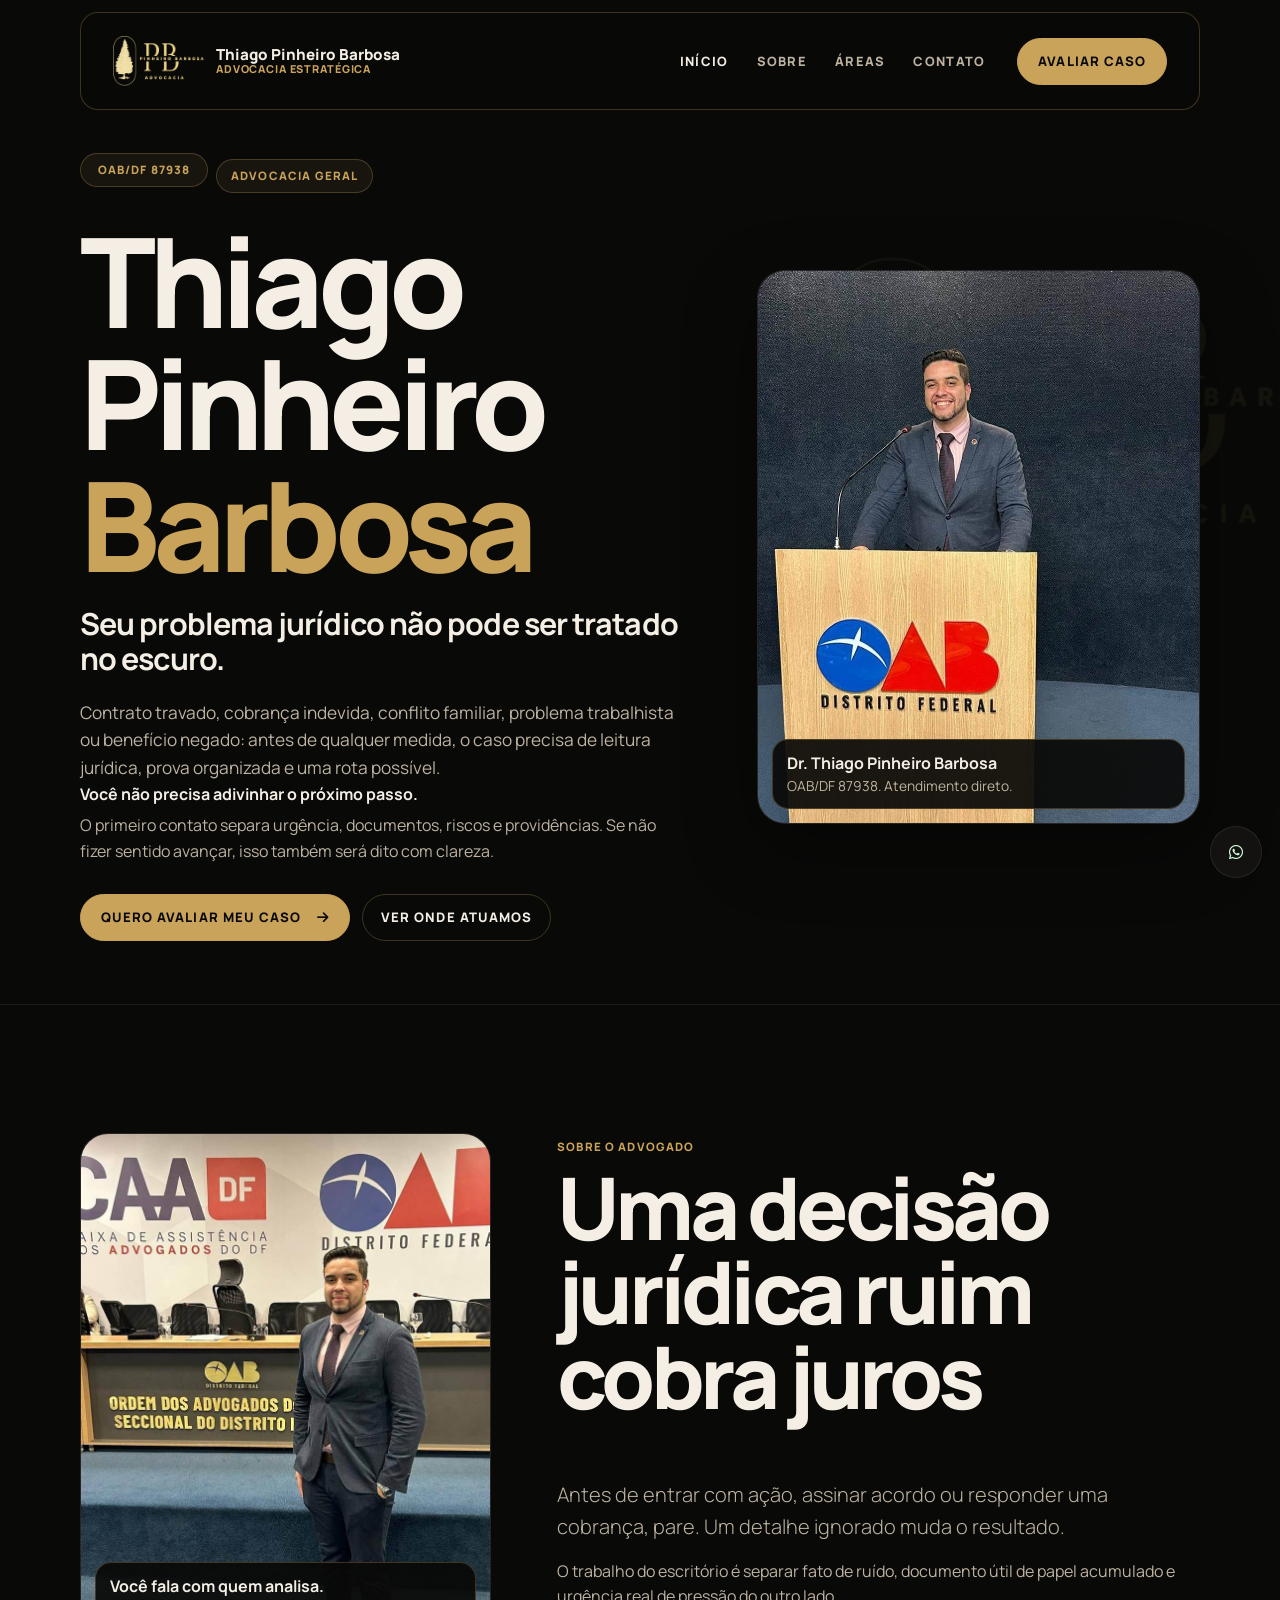
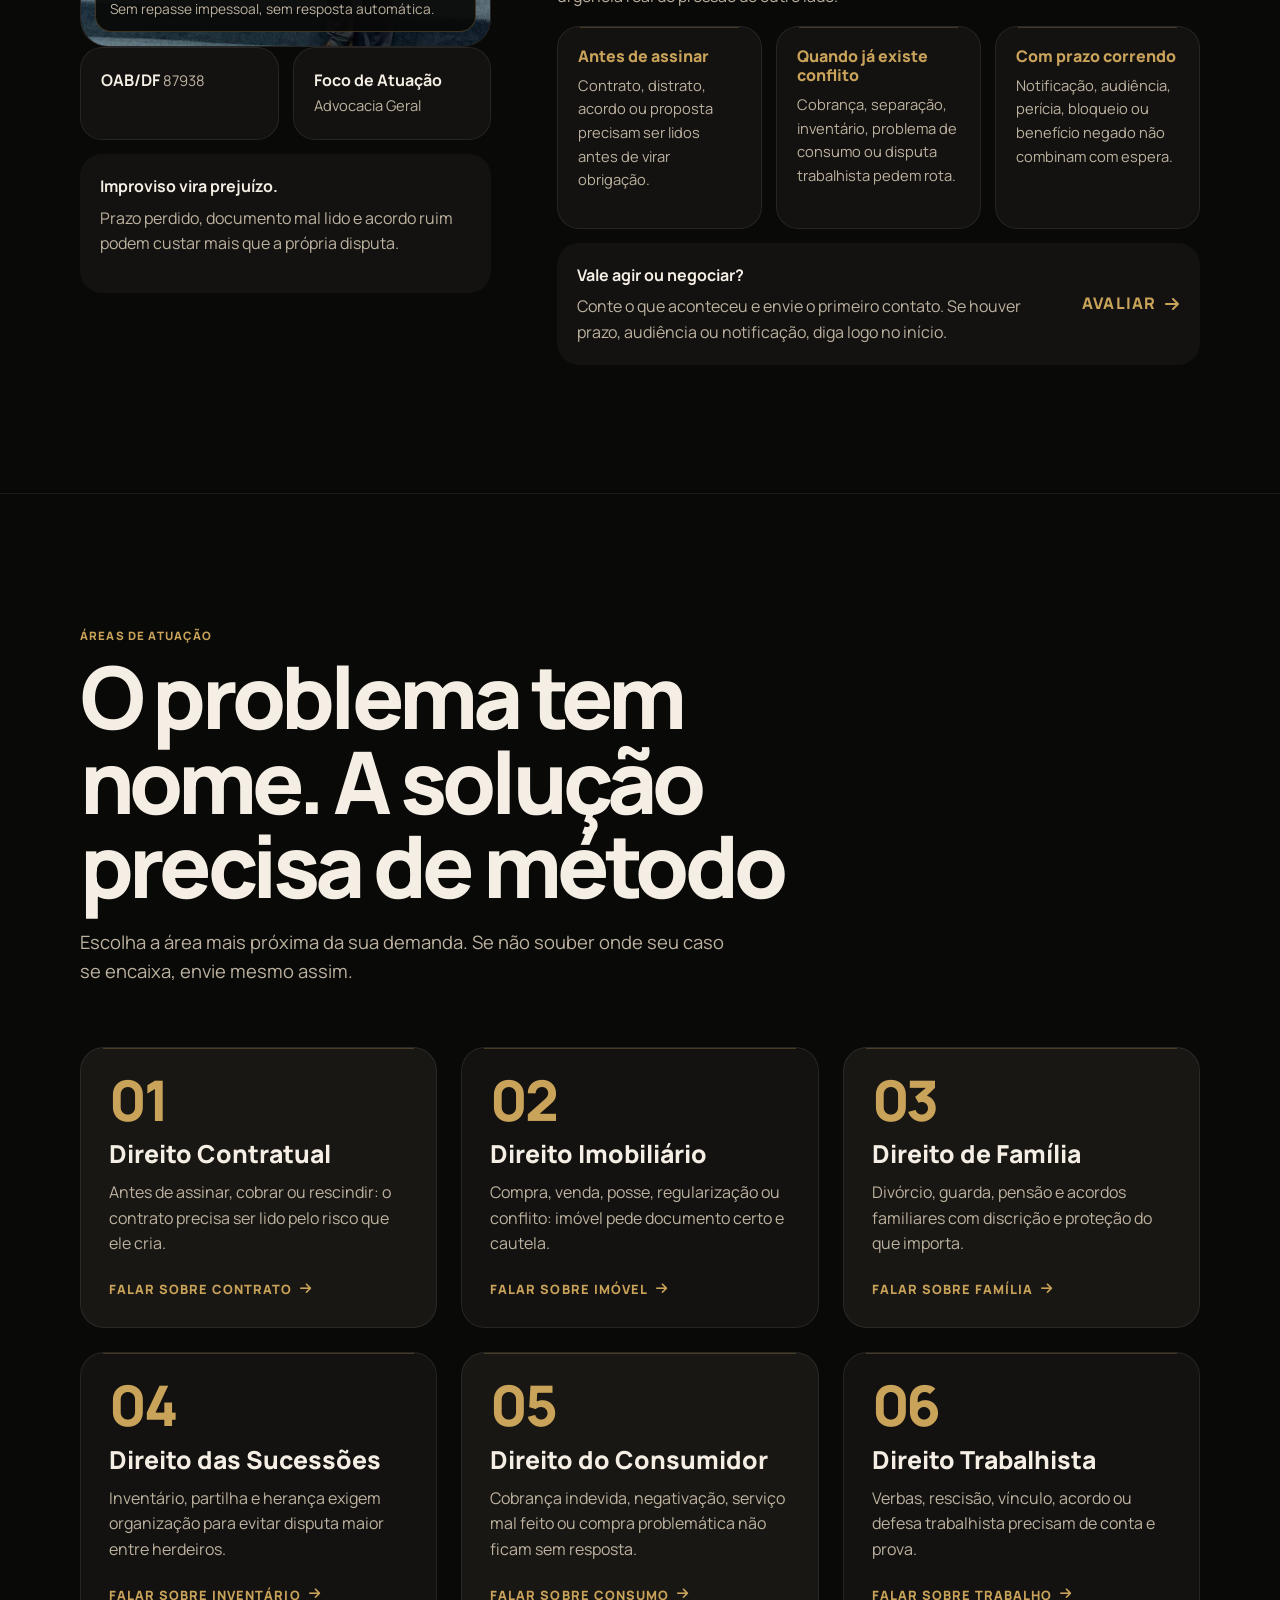
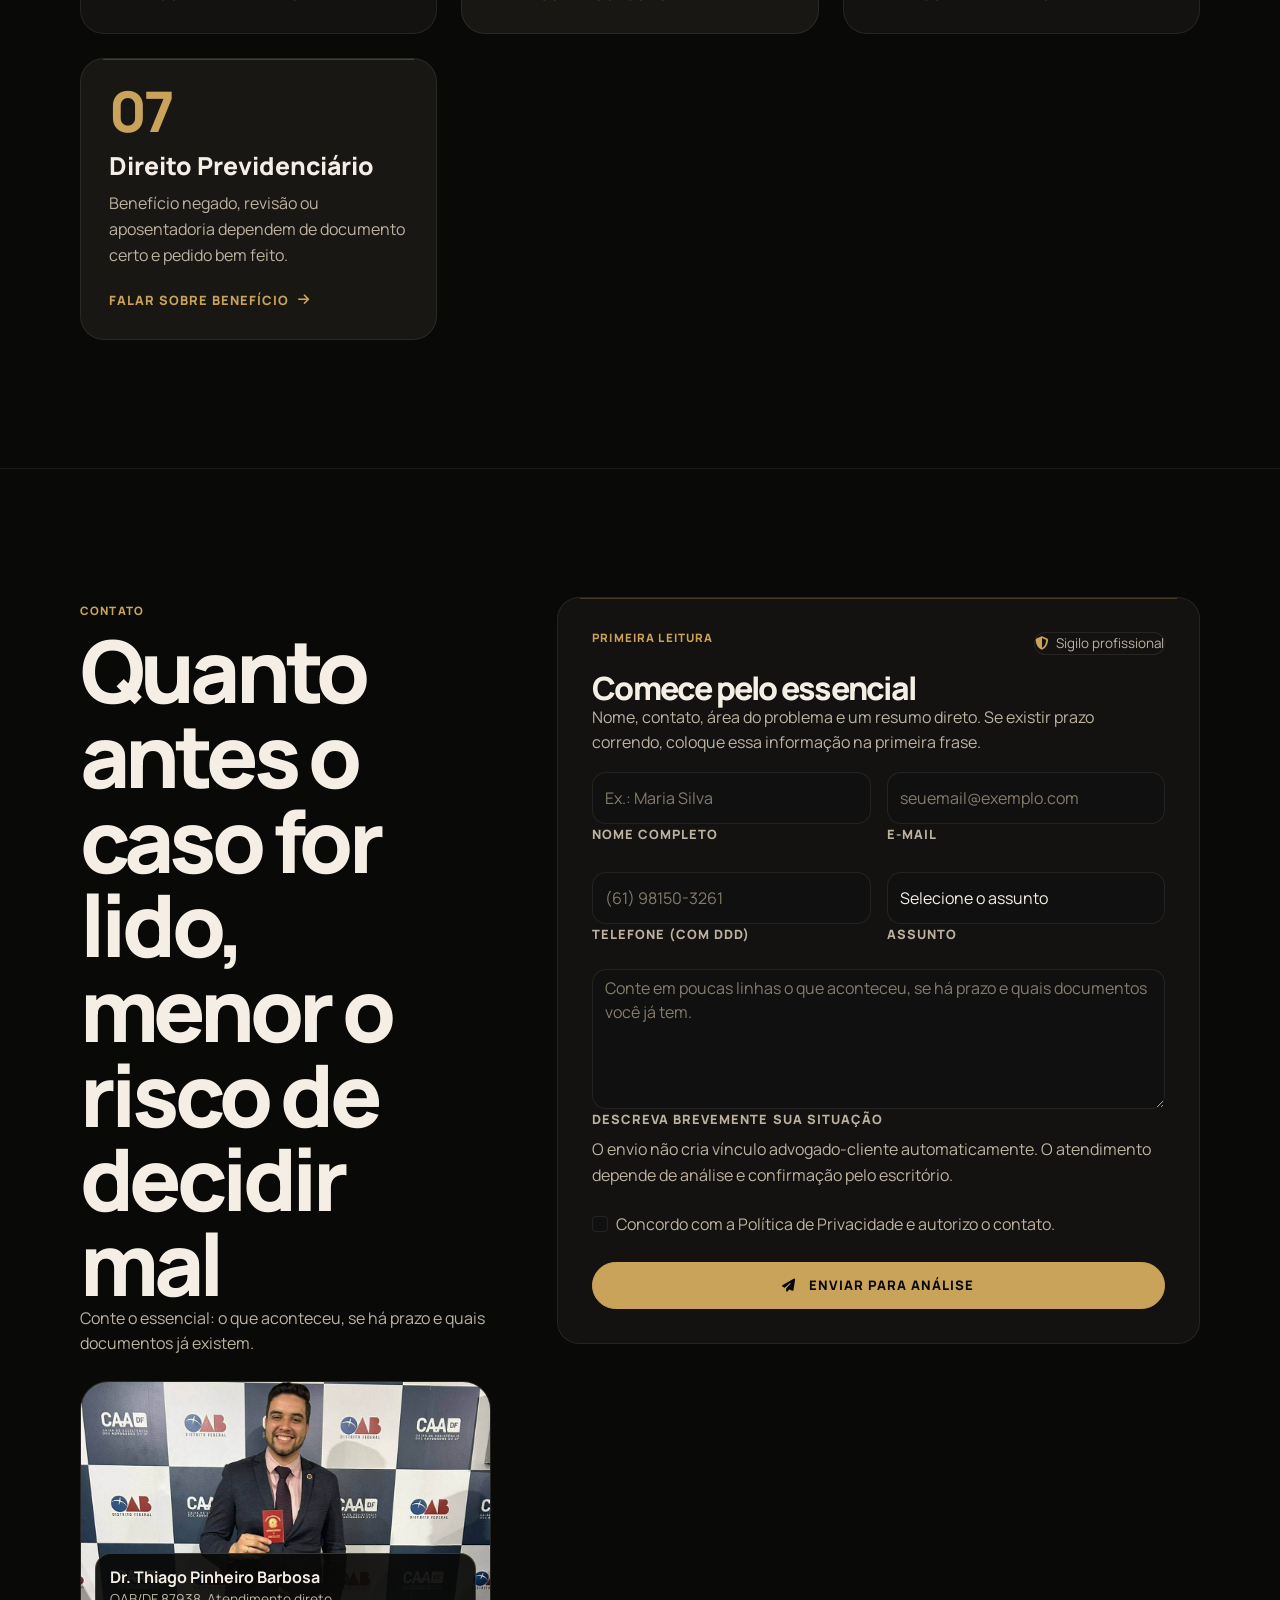
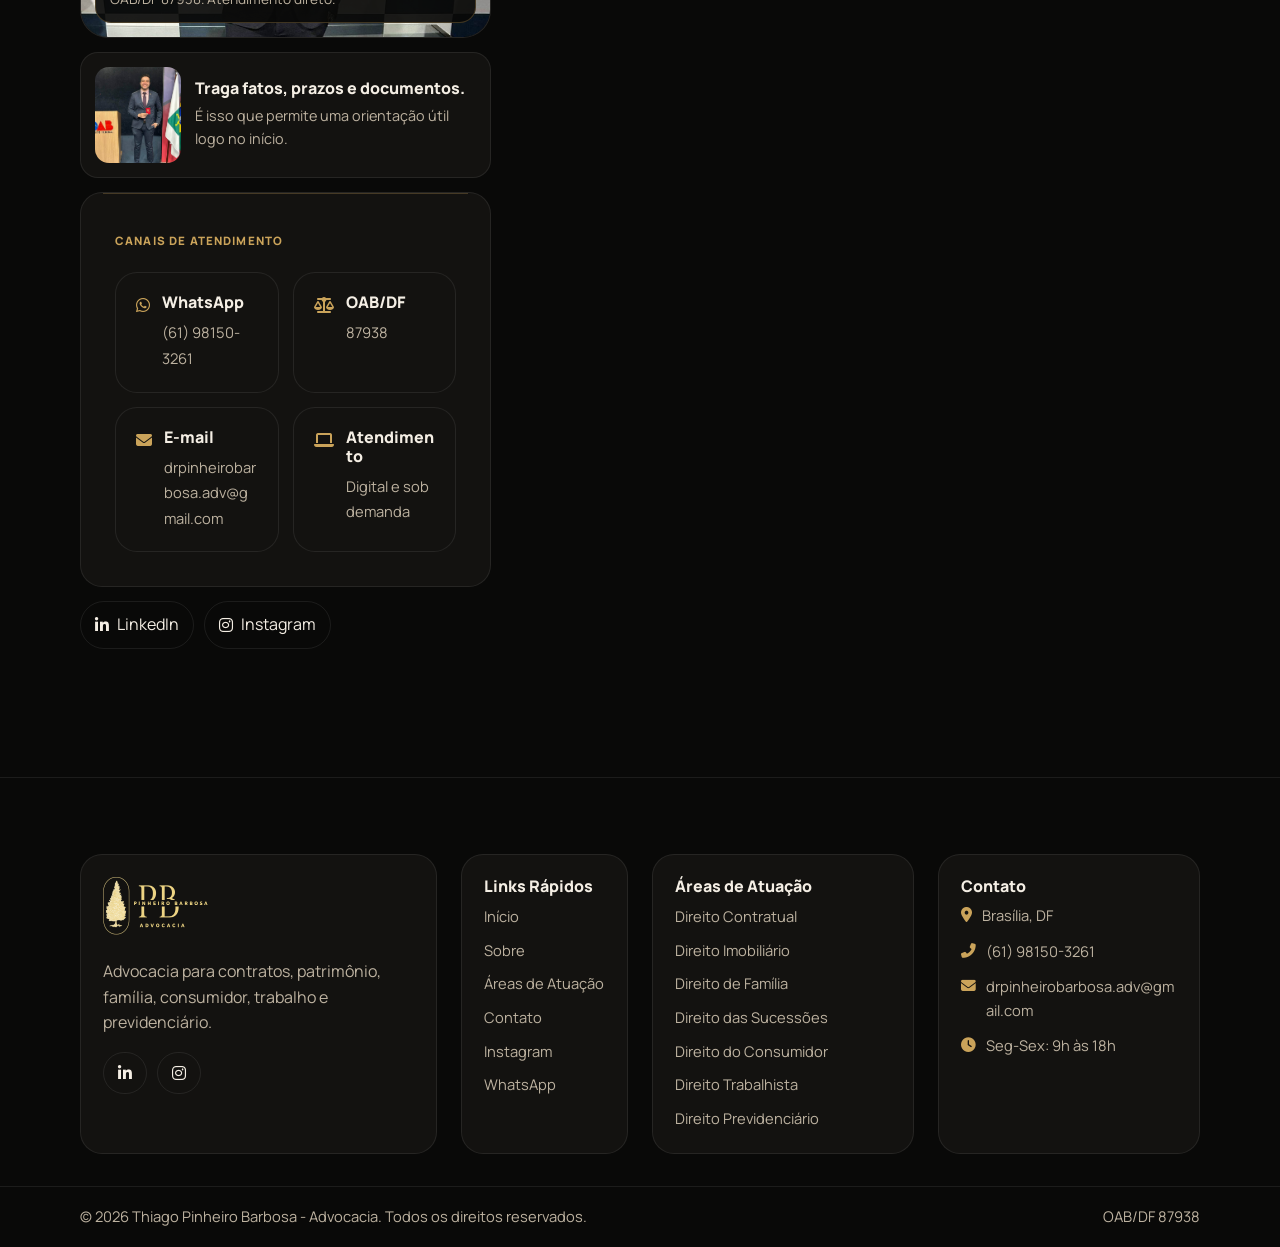
==== index.html @ 63b0f181 "Refine site content and support pages" ====
﻿<!DOCTYPE html>
<html lang="pt-br">
<head>
    <meta charset="UTF-8">
    <meta name="viewport" content="width=device-width, initial-scale=1.0">
    <meta name="description" content="Thiago Pinheiro Barbosa - Advogado em Brasília. Atuação em contratos, família, imóveis, sucessões, consumidor, trabalho e previdenciário.">
    <meta name="keywords" content="advogado, advocacia geral, advocacia estratégica, contratos, família, imobiliário, sucessões, consumidor, direito trabalhista, direito previdenciário">
    <meta name="author" content="Pinheiro Barbosa Advocacia">
    <meta name="robots" content="index, follow">
    <meta property="og:type" content="website">
    <meta property="og:title" content="Pinheiro Barbosa Advocacia | Advocacia Geral Estratégica">
    <meta property="og:description" content="Advocacia em Brasília para contratos, patrimônio, família, trabalho, consumidor e benefícios.">
    <meta property="og:image" content="assets/images/Thiago.jpg">
    <meta name="twitter:card" content="summary_large_image">
    <meta name="twitter:title" content="Pinheiro Barbosa Advocacia">
    <meta name="twitter:description" content="Advocacia geral com atendimento direto, sigilo e clareza.">
    
    <link rel="icon" type="image/png" href="assets/images/icon.png">
    
    <title>Dr. Thiago Pinheiro Barbosa | Pinheiro Barbosa Advocacia</title>
    
    <link href="https://cdn.jsdelivr.net/npm/bootstrap@5.3.0/dist/css/bootstrap.min.css" rel="stylesheet">
    
    <link href="https://fonts.googleapis.com/css2?family=Manrope:wght@300;400;500;600;700;800&display=swap" rel="stylesheet">
    
    <link rel="stylesheet" href="https://cdnjs.cloudflare.com/ajax/libs/font-awesome/6.4.0/css/all.min.css">
    
    <link rel="stylesheet" href="assets/css/styles.css">
</head>
<body>
    
    <a href="https://api.whatsapp.com/send?phone=5561981503261&text=Olá! Gostaria de agendar uma consulta com o Dr. Thiago Pinheiro Barbosa."
    id="btn-whatsapp-final"
    class="whatsapp-float"
    target="_blank" 
    rel="noopener noreferrer">
        <i class="fab fa-whatsapp"></i>
    </a>
    
    <button class="back-to-top" id="backToTop" aria-label="Voltar ao topo">
        <i class="fas fa-chevron-up"></i>
    </button>
<nav class="navbar navbar-expand-lg navbar-light fixed-top" id="mainNav">
        <div class="container nav-shell">
            <a class="navbar-brand brand-lockup" href="#home">
                <img src="assets/images/logo-png.png" alt="Thiago Pinheiro Barbosa Advocacia" style="height: 60px; width: auto;">
                <div class="brand-meta">
                    <strong>Thiago Pinheiro Barbosa</strong>
                    <span>Advocacia Estratégica</span>
                </div>
            </a>
            <button class="navbar-toggler" type="button" data-bs-toggle="collapse" data-bs-target="#navbarNav" aria-controls="navbarNav" aria-expanded="false" aria-label="Toggle navigation">
                <span class="navbar-toggler-icon"></span>
            </button>
            <div class="collapse navbar-collapse" id="navbarNav">
                <ul class="navbar-nav ms-auto align-items-center">
                    <li class="nav-item"><a class="nav-link active" href="#home">Início</a></li>
                    <li class="nav-item"><a class="nav-link" href="#about">Sobre</a></li>
                    <li class="nav-item"><a class="nav-link" href="#practice">Áreas</a></li>
                    <li class="nav-item"><a class="nav-link" href="#contact">Contato</a></li>
                    <li class="nav-item ms-lg-3">
                        <a class="btn-gold nav-cta" href="#contact">Avaliar Caso</a>
                    </li>
                </ul>
            </div>
        </div>
    </nav>

    <!-- Hero Section -->
    <section class="hero-section" id="home">
        <div class="hero-bg-pattern"></div>
        <div class="container">
            <div class="hero-shell-extreme min-vh-100 align-items-center">
                <div class="hero-command-side" data-aos="fade-up">
                    <div class="hero-command-topline">
                        <span class="hero-badge">OAB/DF&nbsp;87938</span>
                        <span class="hero-kicker-line">Advocacia Geral</span>
                    </div>

                    <div class="hero-title-stack">
                        <h1 class="hero-title">Thiago Pinheiro <span class="text-gold">Barbosa</span></h1>
                        <h2 class="hero-subtitle">Seu problema jurídico não pode ser tratado no escuro.</h2>
                    </div>

                    <p class="hero-description">Contrato travado, cobrança indevida, conflito familiar, problema trabalhista ou benefício negado: antes de qualquer medida, o caso precisa de leitura jurídica, prova organizada e uma rota possível.</p>

                    <div class="hero-statement-block">
                        <strong>Você não precisa adivinhar o próximo passo.</strong>
                        <span>O primeiro contato separa urgência, documentos, riscos e providências. Se não fizer sentido avançar, isso também será dito com clareza.</span>
                    </div>

                    <div class="hero-buttons">
                        <a href="#contact" class="btn-gold">
                            <span>Quero Avaliar Meu Caso</span>
                            <i class="fas fa-arrow-right ms-2"></i>
                        </a>
                        <a href="#practice" class="btn-outline-light hero-outline-premium">
                            <span>Ver Onde Atuamos</span>
                        </a>
                    </div>

                </div>

                <div class="hero-showcase" data-aos="fade-left" data-aos-delay="200">
                    <div class="hero-visual-stage">
                        <div class="hero-portrait-frame">
                            <img src="assets/images/Thiago.jpg" alt="Dr. Thiago Pinheiro Barbosa" loading="lazy">
                            <div class="hero-portrait-badge">
                                <strong>Dr. Thiago Pinheiro Barbosa</strong>
                                <span>OAB/DF&nbsp;87938. Atendimento direto.</span>
                            </div>
                        </div>
                    </div>
                </div>
            </div>
        </div>
        <div class="hero-wave">
        </div>
    </section>

<!-- About Preview -->
<section class="section about-section" id="about">
    <div class="container">
        <div class="about-shell-extreme reveal-up">
            <div class="about-left-col reveal-left">
                <div class="about-portrait-main">
                    <img src="assets/images/DrThiago.jpg" alt="Dr. Thiago Pinheiro Barbosa" class="about-img" loading="lazy">
                    <div class="about-portrait-plaque">
                        <strong>Você fala com quem analisa.</strong>
                        <span>Sem repasse impessoal, sem resposta automática.</span>
                    </div>
                </div>

                <div class="about-credential-rail" aria-label="Credenciais profissionais">
                    <div class="about-credential-pill">
                        <strong>OAB/DF</strong>
                        <span>87938</span>
                    </div>
                    <div class="about-credential-pill">
                        <strong>Foco de Atuação</strong>
                        <span>Advocacia Geral</span>
                    </div>
                </div>

                <div class="about-side-note">
                    <strong>Improviso vira prejuízo.</strong>
                    <p>Prazo perdido, documento mal lido e acordo ruim podem custar mais que a própria disputa.</p>
                </div>
            </div>

            <div class="about-right-col reveal-right">
                <div class="section-header">
                    <span class="section-subtitle">Sobre o Advogado</span>
                    <h2 class="section-title">Uma decisão jurídica ruim cobra juros<span class="gold-dot">.</span></h2>
                </div>

                <p class="about-text lead">
                    Antes de entrar com ação, assinar acordo ou responder uma cobrança, pare. Um detalhe ignorado muda o resultado.
                </p>

                <p class="about-text">
                    O trabalho do escritório é separar fato de ruído, documento útil de papel acumulado e urgência real de pressão do outro lado.
                </p>

                <div class="about-value-grid">
                    <article class="about-value-card">
                        <h3>Antes de assinar</h3>
                        <p>Contrato, distrato, acordo ou proposta precisam ser lidos antes de virar obrigação.</p>
                    </article>
                    <article class="about-value-card">
                        <h3>Quando já existe conflito</h3>
                        <p>Cobrança, separação, inventário, problema de consumo ou disputa trabalhista pedem rota.</p>
                    </article>
                    <article class="about-value-card">
                        <h3>Com prazo correndo</h3>
                        <p>Notificação, audiência, perícia, bloqueio ou benefício negado não combinam com espera.</p>
                    </article>
                </div>

                <a href="#contact" class="about-command-panel">
                    <div class="about-command-copy">
                        <strong>Vale agir ou negociar?</strong>
                        <span>Conte o que aconteceu e envie o primeiro contato. Se houver prazo, audiência ou notificação, diga logo no início.</span>
                    </div>
                    <div class="about-command-action">
                        <span>Avaliar</span>
                        <i class="fas fa-arrow-right"></i>
                    </div>
                </a>
            </div>
        </div>
    </div>
</section>

    <!-- Practice Areas -->
    <section class="section practice-section" id="practice">
        <div class="section-bg"></div>
        <div class="container">
            <div class="section-header text-center reveal-up">
                <span class="section-subtitle">Áreas de Atuação</span>
                <h2 class="section-title center">O problema tem nome. A solução precisa de método<span class="gold-dot">.</span></h2>
                <p class="section-description">Escolha a área mais próxima da sua demanda. Se não souber onde seu caso se encaixa, envie mesmo assim.</p>
            </div>

            <div class="row g-4 practice-grid-premium">
                <div class="col-md-6 col-lg-4">
                    <div class="practice-card reveal-up" data-delay="0">
                        <div class="practice-topline">
                            <span class="practice-index">01</span>
                            <div class="practice-icon"><i class="fas fa-file-contract"></i></div>
                        </div>
                        <h3 class="practice-title">Direito Contratual</h3>
                        <p class="practice-description">Antes de assinar, cobrar ou rescindir: o contrato precisa ser lido pelo risco que ele cria.</p>
                        <a href="#contact" class="practice-link">
                            Falar sobre contrato <i class="fas fa-arrow-right"></i>
                        </a>
                    </div>
                </div>
                
                <div class="col-md-6 col-lg-4">
                    <div class="practice-card reveal-up" data-delay="100">
                        <div class="practice-topline">
                            <span class="practice-index">02</span>
                            <div class="practice-icon"><i class="fas fa-home"></i></div>
                        </div>
                        <h3 class="practice-title">Direito Imobiliário</h3>
                        <p class="practice-description">Compra, venda, posse, regularização ou conflito: imóvel pede documento certo e cautela.</p>
                        <a href="#contact" class="practice-link">
                            Falar sobre imóvel <i class="fas fa-arrow-right"></i>
                        </a>
                    </div>
                </div>
                
                <div class="col-md-6 col-lg-4">
                    <div class="practice-card reveal-up" data-delay="200">
                        <div class="practice-topline">
                            <span class="practice-index">03</span>
                            <div class="practice-icon"><i class="fas fa-users"></i></div>
                        </div>
                        <h3 class="practice-title">Direito de Família</h3>
                        <p class="practice-description">Divórcio, guarda, pensão e acordos familiares com discrição e proteção do que importa.</p>
                        <a href="#contact" class="practice-link">
                            Falar sobre família <i class="fas fa-arrow-right"></i>
                        </a>
                    </div>
                </div>
                
                <div class="col-md-6 col-lg-4">
                    <div class="practice-card reveal-up" data-delay="300">
                        <div class="practice-topline">
                            <span class="practice-index">04</span>
                            <div class="practice-icon"><i class="fas fa-balance-scale"></i></div>
                        </div>
                        <h3 class="practice-title">Direito das Sucessões</h3>
                        <p class="practice-description">Inventário, partilha e herança exigem organização para evitar disputa maior entre herdeiros.</p>
                        <a href="#contact" class="practice-link">
                            Falar sobre inventário <i class="fas fa-arrow-right"></i>
                        </a>
                    </div>
                </div>
                
                <div class="col-md-6 col-lg-4">
                    <div class="practice-card reveal-up" data-delay="400">
                        <div class="practice-topline">
                            <span class="practice-index">05</span>
                            <div class="practice-icon"><i class="fas fa-shopping-cart"></i></div>
                        </div>
                        <h3 class="practice-title">Direito do Consumidor</h3>
                        <p class="practice-description">Cobrança indevida, negativação, serviço mal feito ou compra problemática não ficam sem resposta.</p>
                        <a href="#contact" class="practice-link">
                            Falar sobre consumo <i class="fas fa-arrow-right"></i>
                        </a>
                    </div>
                </div>
                
                <div class="col-md-6 col-lg-4">
                    <div class="practice-card reveal-up" data-delay="500">
                        <div class="practice-topline">
                            <span class="practice-index">06</span>
                            <div class="practice-icon"><i class="fas fa-briefcase"></i></div>
                        </div>
                        <h3 class="practice-title">Direito Trabalhista</h3>
                        <p class="practice-description">Verbas, rescisão, vínculo, acordo ou defesa trabalhista precisam de conta e prova.</p>
                        <a href="#contact" class="practice-link">
                            Falar sobre trabalho <i class="fas fa-arrow-right"></i>
                        </a>
                    </div>
                </div>

                <div class="col-md-6 col-lg-4">
                    <div class="practice-card reveal-up" data-delay="600">
                        <div class="practice-topline">
                            <span class="practice-index">07</span>
                            <div class="practice-icon"><i class="fas fa-hand-holding-heart"></i></div>
                        </div>
                        <h3 class="practice-title">Direito Previdenciário</h3>
                        <p class="practice-description">Benefício negado, revisão ou aposentadoria dependem de documento certo e pedido bem feito.</p>
                        <a href="#contact" class="practice-link">
                            Falar sobre benefício <i class="fas fa-arrow-right"></i>
                        </a>
                    </div>
                </div>
            </div>
        </div>
    </section>

    <!-- Contact Form -->
    <section class="section contact-section" id="contact">
        <div class="contact-bg"></div>
        <div class="container">
            <div class="contact-shell-extreme reveal-up">
                <div class="contact-command-side reveal-left">
                    <div class="contact-command-head">
                        <span class="section-subtitle">Contato</span>
                        <h2 class="section-title">Quanto antes o caso for lido, menor o risco de decidir mal<span class="gold-dot">.</span></h2>
                        <p class="contact-intro">Conte o essencial: o que aconteceu, se há prazo e quais documentos já existem.</p>
                    </div>

                    <div class="contact-visual-panel">
                        <img src="assets/images/Advogado.jpg" alt="Dr. Thiago Pinheiro Barbosa em atendimento" loading="lazy">
                        <div class="contact-visual-plaque">
                            <strong>Dr. Thiago Pinheiro Barbosa</strong>
                            <span>OAB/DF&nbsp;87938. Atendimento direto.</span>
                        </div>
                    </div>

                    <div class="contact-lawyer-card">
                        <img src="assets/images/Barbosa.jpg" alt="Retrato profissional do Dr. Thiago Pinheiro Barbosa" loading="lazy">
                        <div>
                            <strong>Traga fatos, prazos e documentos.</strong>
                            <span>É isso que permite uma orientação útil logo no início.</span>
                        </div>
                    </div>

                    <div class="contact-command-card">
                        <div class="contact-command-kicker">Canais de Atendimento</div>
                        <div class="contact-command-grid">
                            <article class="contact-command-item">
                                <i class="fab fa-whatsapp"></i>
                                <div class="contact-text">
                                    <strong>WhatsApp</strong>
                                    <a href="https://wa.me/5561981503261" target="_blank" rel="noopener noreferrer">(61) 98150-3261</a>
                                </div>
                            </article>
                            <article class="contact-command-item">
                                <i class="fas fa-scale-balanced"></i>
                                <div class="contact-text">
                                    <strong>OAB/DF</strong>
                                    <span>87938</span>
                                </div>
                            </article>
                            <article class="contact-command-item">
                                <i class="fas fa-envelope"></i>
                                <div class="contact-text">
                                    <strong>E-mail</strong>
                                    <span>drpinheirobarbosa.adv@gmail.com</span>
                                </div>
                            </article>
                            <article class="contact-command-item">
                                <i class="fas fa-laptop"></i>
                                <div class="contact-text">
                                    <strong>Atendimento</strong>
                                    <span>Digital e sob demanda</span>
                                </div>
                            </article>
                        </div>
                    </div>

                    <div class="contact-social-rail">
                        <a href="https://www.linkedin.com/in/thiago-pinheiro-barbosa-812787224/"
                           class="contact-social-link"
                           target="_blank"
                           rel="noopener noreferrer"
                           aria-label="LinkedIn">
                            <i class="fab fa-linkedin-in"></i>
                            <span>LinkedIn</span>
                        </a>
                        <a href="https://www.instagram.com/adv.pinheirobarbosa/"
                           class="contact-social-link"
                           target="_blank"
                           rel="noopener noreferrer"
                           aria-label="Instagram">
                            <i class="fab fa-instagram"></i>
                            <span>Instagram</span>
                        </a>
                    </div>
                </div>

                <div class="contact-form-wrapper reveal-right">
                    <div class="contact-form-shell">
                        <div class="contact-form-topline">
                            <span class="contact-form-kicker">Primeira Leitura</span>
                            <div class="contact-form-badge">
                                <i class="fas fa-shield-alt"></i>
                                <span>Sigilo profissional</span>
                            </div>
                        </div>

                        <form id="consultationForm" class="contact-form" novalidate>
                            <div class="form-header">
                                <h3>Comece pelo essencial</h3>
                                <p>Nome, contato, área do problema e um resumo direto. Se existir prazo correndo, coloque essa informação na primeira frase.</p>
                            </div>

                            <div class="row g-3">
                                <div class="col-md-6">
                                    <div class="form-floating-custom">
                                        <input type="text" class="form-control" id="name" name="name" placeholder="Ex.: Maria Silva" autocomplete="name" required>
                                        <label for="name">Nome Completo</label>
                                        <div class="invalid-feedback">Por favor, insira seu nome completo.</div>
                                    </div>
                                </div>
                                <div class="col-md-6">
                                    <div class="form-floating-custom">
                                        <input type="email" class="form-control" id="email" name="email" placeholder="seuemail@exemplo.com" autocomplete="email" required>
                                        <label for="email">E-mail</label>
                                        <div class="invalid-feedback">Por favor, insira um e-mail válido.</div>
                                    </div>
                                </div>
                            </div>

                            <div class="row g-3 mt-1">
                                <div class="col-md-6">
                                    <div class="form-floating-custom">
                                        <input type="tel" class="form-control" id="phone" name="phone" placeholder="(61) 98150-3261" autocomplete="tel" required>
                                        <label for="phone">Telefone (com DDD)</label>
                                        <div class="invalid-feedback">Por favor, insira um telefone válido.</div>
                                    </div>
                                </div>
                                <div class="col-md-6">
                                    <div class="form-floating-custom">
                                        <select class="form-control" id="subject" name="subject" required>
                                            <option value="" disabled selected>Selecione o assunto</option>
                                            <option value="Direito Contratual">Direito Contratual</option>
                                            <option value="Direito de Família">Direito de Família</option>
                                            <option value="Direito Imobiliário">Direito Imobiliário</option>
                                            <option value="Direito das Sucessões">Direito das Sucessões</option>
                                            <option value="Direito do Consumidor">Direito do Consumidor</option>
                                            <option value="Direito Trabalhista">Direito Trabalhista</option>
                                            <option value="Direito Previdenciário">Direito Previdenciário</option>
                                            <option value="Outro">Outro assunto</option>
                                        </select>
                                        <label for="subject">Assunto</label>
                                        <div class="invalid-feedback">Por favor, selecione um assunto.</div>
                                    </div>
                                </div>
                            </div>

                            <div class="form-floating-custom mt-3">
                                <textarea class="form-control" id="message" name="message" rows="5" placeholder="Conte em poucas linhas o que aconteceu, se há prazo e quais documentos você já tem." required></textarea>
                                <label for="message">Descreva brevemente sua situação</label>
                                <div class="invalid-feedback">Por favor, descreva sua situação.</div>
                            </div>

                            <div class="contact-form-note">
                                O envio não cria vínculo advogado-cliente automaticamente. O atendimento depende de análise e confirmação pelo escritório.
                            </div>

                            <div class="form-check mt-4">
                                <input type="checkbox" class="form-check-input" id="privacy" name="privacy" required>
                                <label class="form-check-label" for="privacy">
                                    Concordo com a <a href="politica-de-privacidade.html" target="_blank" rel="noopener noreferrer">Política de Privacidade</a> e autorizo o contato.
                                </label>
                                <div class="invalid-feedback">Você deve concordar com a política de privacidade.</div>
                            </div>

                            <div class="form-submit mt-4">
                                <button type="submit" class="btn-gold btn-submit">
                                    <span class="btn-text">
                                        <i class="fas fa-paper-plane me-2"></i>
                                        Enviar Para Análise
                                    </span>
                                    <span class="btn-loader">
                                        <span class="spinner"></span>
                                        Enviando...
                                    </span>
                                </button>
                            </div>

                            <div id="formMessage" class="form-message"></div>
                        </form>
                    </div>
                </div>
            </div>
        </div>
    </section>

<footer class="footer">
        <div class="footer-main">
            <div class="container">
                <div class="row g-4">
                    <div class="col-lg-4 col-md-6">
                        <div class="footer-about">
                            <div class="footer-logo mb-4">
                                <img src="assets/images/logo-png.png" alt="Thiago Pinheiro Barbosa Advocacia" style="height: 70px; width: auto;">
                            </div>
                            <p class="footer-description">Advocacia para contratos, patrimônio, família, consumidor, trabalho e previdenciário.</p>
                            <div class="footer-social">
                                <a href="https://www.linkedin.com/in/thiago-pinheiro-barbosa-812787224/" class="social-link" target="_blank" rel="noopener noreferrer" aria-label="LinkedIn"><i class="fab fa-linkedin-in"></i></a>
                                <a href="https://www.instagram.com/adv.pinheirobarbosa/" class="social-link" target="_blank" rel="noopener noreferrer" aria-label="Instagram"><i class="fab fa-instagram"></i></a>
                            </div>
                        </div>
                    </div>
                    
                    <div class="col-lg-2 col-md-6">
                        <div class="footer-links-wrapper">
                            <h4 class="footer-title">Links Rápidos</h4>
                            <ul class="footer-links">
                                <li><a href="#home">Início</a></li>
                                <li><a href="#about">Sobre</a></li>
                                <li><a href="#practice">Áreas de Atuação</a></li>
                                <li><a href="#contact">Contato</a></li>
                                <li><a href="https://www.instagram.com/adv.pinheirobarbosa/" target="_blank" rel="noopener noreferrer">Instagram</a></li>
                                <li><a href="https://wa.me/5561981503261" target="_blank" rel="noopener noreferrer">WhatsApp</a></li>
                            </ul>
                        </div>
                    </div>
                    
                    <div class="col-lg-3 col-md-6">
                        <div class="footer-links-wrapper">
                            <h4 class="footer-title">Áreas de Atuação</h4>
                            <ul class="footer-links">
                                <li><a href="#practice">Direito Contratual</a></li>
                                <li><a href="#practice">Direito Imobiliário</a></li>
                                <li><a href="#practice">Direito de Família</a></li>
                                <li><a href="#practice">Direito das Sucessões</a></li>
                                <li><a href="#practice">Direito do Consumidor</a></li>
                                <li><a href="#practice">Direito Trabalhista</a></li>
                                <li><a href="#practice">Direito Previdenciário</a></li>
                            </ul>
                        </div>
                    </div>
                    
                    <div class="col-lg-3 col-md-6">
                        <div class="footer-contact">
                            <h4 class="footer-title">Contato</h4>
                            <div class="footer-contact-item">
                                <i class="fas fa-map-marker-alt"></i>
                                <span>Brasília, DF</span>
                            </div>
                            <div class="footer-contact-item">
                                <i class="fas fa-phone-alt"></i>
                                <a href="tel:+5561981503261">(61) 98150-3261</a>
                            </div>
                            <div class="footer-contact-item">
                                <i class="fas fa-envelope"></i>
                                <a href="mailto:drpinheirobarbosa.adv@gmail.com">drpinheirobarbosa.adv@gmail.com</a>
                            </div>
                            <div class="footer-contact-item">
                                <i class="fas fa-clock"></i>
                                <span>Seg-Sex: 9h às 18h</span>
                            </div>
                        </div>
                    </div>
                </div>

            </div>
        </div>
        
        <div class="footer-bottom">
            <div class="container">
                <div class="row align-items-center">
                    <div class="col-md-6">
                        <p class="copyright">&copy; 2026 Thiago Pinheiro Barbosa - Advocacia. Todos os direitos reservados.</p>
                    </div>
                    <div class="col-md-6 text-md-end">
                        <p class="oab-info">OAB/DF 87938</p>
                    </div>
                </div>
            </div>
        </div>

<script src="https://cdn.jsdelivr.net/npm/bootstrap@5.3.0/dist/js/bootstrap.bundle.min.js"></script>
    
    <script src="assets/js/script.js"></script>

</body>
</html>
---- assets/css/styles.css ----
/* Pinheiro Barbosa Advocacia - clean stable layout */

:root {
  --bg: #090908;
  --panel: #131210;
  --panel-soft: #191713;
  --text: #f4eee4;
  --muted: #bdb2a0;
  --soft: #867b6b;
  --gold: #caa35a;
  --line: rgba(202, 163, 90, 0.28);
  --line-soft: rgba(255, 255, 255, 0.08);
  --max: 1120px;
}

*,
*::before,
*::after {
  box-sizing: border-box;
}

html,
body {
  width: 100%;
  margin: 0;
  overflow-x: hidden;
  background: var(--bg);
  color: var(--text);
  font-family: "Manrope", sans-serif;
  scroll-behavior: smooth;
}

body {
  line-height: 1.6;
  -webkit-font-smoothing: antialiased;
}

img {
  display: block;
  max-width: 100%;
}

a {
  color: inherit;
  text-decoration: none;
}

ul {
  margin: 0;
  padding: 0;
}

li {
  list-style: none;
}

.container {
  width: min(var(--max), calc(100% - 32px));
  margin-inline: auto;
  padding: 0;
}

.section {
  padding: clamp(78px, 10vw, 136px) 0;
  background: var(--bg);
}

.about-section,
.practice-section,
.contact-section,
.footer {
  border-top: 1px solid var(--line-soft);
}

.hero-bg-pattern,
.section-bg,
.contact-bg,
.hero-wave,
.gold-dot,
.practice-icon {
  display: none !important;
}

.reveal-up,
.reveal-left,
.reveal-right {
  opacity: 1 !important;
  transform: none !important;
  visibility: visible !important;
}

/* Type */
.section-header {
  max-width: 760px;
  margin-bottom: clamp(34px, 5vw, 60px);
  text-align: left !important;
}

.section-header.text-center,
.section-title.center {
  text-align: left !important;
  margin-inline: 0 !important;
}

.section-subtitle,
.hero-badge,
.hero-kicker-line,
.contact-form-kicker,
.contact-command-kicker {
  display: inline-flex;
  width: fit-content;
  margin-bottom: 12px;
  color: var(--gold);
  font-size: 0.72rem;
  font-weight: 800;
  line-height: 1;
  letter-spacing: 0.1em;
  text-transform: uppercase;
  white-space: nowrap;
}

.section-title,
.hero-title,
.form-header h3,
.error-shell h1,
.legal-shell h1 {
  margin: 0;
  color: var(--text);
  font-weight: 800;
  line-height: 0.98;
  letter-spacing: -0.055em;
  text-wrap: balance;
}

.section-title {
  font-size: clamp(2.25rem, 6.8vw, 5.4rem);
}

.section-description,
.hero-description,
.about-text,
.practice-description,
.contact-intro,
.footer-description,
.legal-shell p,
.error-shell p {
  color: var(--muted);
}

.section-description {
  max-width: 660px;
  margin: 20px 0 0;
  font-size: clamp(1rem, 1.6vw, 1.15rem);
}

.text-gold,
.practice-index,
.about-value-card h3 {
  color: var(--gold) !important;
  background: none !important;
  -webkit-text-fill-color: currentColor !important;
}

/* Navbar */
#mainNav {
  position: fixed;
  inset: 12px 0 auto;
  z-index: 1000;
  width: min(var(--max), calc(100% - 24px));
  margin-inline: auto;
  border: 1px solid var(--line);
  border-radius: 18px;
  background: rgba(9, 9, 8, 0.96);
}

#mainNav .nav-shell {
  min-height: 76px;
  padding: 10px 16px;
}

.brand-lockup {
  display: inline-flex;
  align-items: center;
  gap: 12px;
  min-width: 0;
  color: var(--text) !important;
}

.brand-lockup img {
  height: 50px !important;
  width: auto;
}

.brand-meta {
  display: grid;
  min-width: 0;
}

.brand-meta strong {
  color: var(--text);
  font-size: 0.95rem;
  font-weight: 800;
  line-height: 1.15;
  white-space: nowrap;
}

.brand-meta span {
  color: var(--gold);
  font-size: 0.68rem;
  font-weight: 800;
  line-height: 1.15;
  letter-spacing: 0.08em;
  text-transform: uppercase;
  white-space: nowrap;
}

#mainNav .navbar-nav {
  gap: 4px;
}

#mainNav .nav-link {
  color: var(--muted) !important;
  font-size: 0.8rem;
  font-weight: 800;
  letter-spacing: 0.1em;
  text-transform: uppercase;
  padding: 10px 12px !important;
}

#mainNav .nav-link:hover,
#mainNav .nav-link.active {
  color: var(--text) !important;
}

#mainNav .navbar-toggler {
  width: 44px;
  height: 44px;
  border: 1px solid var(--line);
  border-radius: 12px;
  box-shadow: none;
}

.navbar-toggler-icon {
  filter: invert(1);
}

/* Buttons */
.btn-gold,
.nav-cta,
.btn-submit,
.footer-consultation-cta {
  display: inline-flex;
  align-items: center;
  justify-content: center;
  gap: 8px;
  min-height: 46px;
  padding: 12px 20px;
  border: 1px solid var(--gold);
  border-radius: 999px;
  background: var(--gold);
  color: #090909 !important;
  font-size: 0.82rem;
  font-weight: 900;
  letter-spacing: 0.08em;
  text-transform: uppercase;
  white-space: nowrap;
}

.btn-outline-light,
.hero-outline-premium {
  display: inline-flex;
  align-items: center;
  justify-content: center;
  min-height: 46px;
  padding: 12px 18px;
  border: 1px solid var(--line);
  border-radius: 999px;
  background: transparent;
  color: var(--text) !important;
  font-size: 0.82rem;
  font-weight: 900;
  letter-spacing: 0.08em;
  text-transform: uppercase;
  white-space: nowrap;
}

/* Hero */
.hero-section {
  position: relative;
  min-height: 100svh;
  padding-top: 104px;
  background: var(--bg);
  overflow: hidden;
}

.hero-section::before {
  content: "";
  position: absolute;
  inset: 0;
  background: linear-gradient(90deg, rgba(9, 9, 8, 0.98), rgba(9, 9, 8, 0.92), rgba(9, 9, 8, 0.78));
}

.hero-section::after {
  content: "";
  position: absolute;
  top: 13%;
  right: max(-120px, -8vw);
  width: min(560px, 64vw);
  aspect-ratio: 1;
  background: url("../images/logo-png.png") center / contain no-repeat;
  opacity: 0.055;
  pointer-events: none;
}

.hero-section > .container {
  position: relative;
  z-index: 1;
}

.hero-shell-extreme {
  display: grid;
  grid-template-columns: minmax(0, 1.04fr) minmax(340px, 0.76fr);
  gap: clamp(28px, 6vw, 70px);
  align-items: center;
  min-height: calc(100svh - 104px);
  padding: 42px 0 56px;
}

.hero-command-side,
.hero-showcase,
.about-left-col,
.about-right-col,
.contact-command-side,
.contact-form-wrapper {
  min-width: 0;
}

.hero-command-topline {
  display: flex;
  flex-wrap: nowrap;
  align-items: center;
  gap: 8px;
  max-width: 100%;
  margin-bottom: 20px;
}

.hero-badge,
.hero-kicker-line {
  display: inline-flex;
  flex: 0 0 auto;
  align-items: center;
  justify-content: center;
  height: 34px;
  min-width: 128px;
  padding: 0 14px;
  border: 1px solid var(--line);
  border-radius: 999px;
  line-height: 1;
  white-space: nowrap;
  background: rgba(202, 163, 90, 0.08);
}

.hero-badge {
  color: var(--gold);
}

.hero-kicker-line {
  margin-bottom: 0;
  color: var(--gold);
}

.hero-title {
  max-width: 780px;
  font-size: clamp(3.45rem, 10vw, 7.8rem);
}

.hero-subtitle {
  max-width: 680px;
  margin: 22px 0 0;
  color: var(--text);
  font-size: clamp(1.2rem, 2.4vw, 1.9rem);
  font-weight: 700;
  line-height: 1.14;
  letter-spacing: -0.03em;
}

.hero-description {
  max-width: 650px;
  margin: 22px 0 0;
  font-size: clamp(1rem, 1.35vw, 1.12rem);
}
}

.hero-statement-block {
  max-width: 620px;
  margin-top: 28px;
  padding: 22px 24px;
  border-left: 2px solid var(--gold);
  background: rgba(255, 255, 255, 0.032);
}

.hero-statement-block strong,
.about-side-note strong,
.about-command-copy strong {
  display: block;
  color: var(--text);
  margin-bottom: 6px;
}

.hero-statement-block span,
.about-side-note p,
.about-command-copy span {
  color: var(--muted);
}

.hero-buttons {
  display: flex;
  flex-wrap: wrap;
  gap: 12px;
  margin-top: 30px;
}

.contact-social-rail {
  display: flex;
  flex-wrap: wrap;
  gap: 10px;
}

.hero-showcase {
  display: grid;
  gap: 14px;
}

.hero-portrait-frame,
.about-portrait-main,
.contact-visual-panel {
  position: relative;
  overflow: hidden;
  border: 1px solid var(--line-soft);
  border-radius: 28px;
  background: var(--panel);
}

.hero-portrait-frame {
  aspect-ratio: 4 / 5;
  box-shadow: 0 24px 70px rgba(0, 0, 0, 0.38);
}

.hero-portrait-frame img,
.about-portrait-main img,
.contact-visual-panel img {
  width: 100%;
  height: 100%;
  object-fit: cover;
}

.hero-portrait-frame img,
.about-portrait-main img {
  object-position: center 14%;
}

.hero-portrait-badge,
.about-portrait-plaque,
.contact-visual-plaque {
  position: absolute;
  left: 14px;
  right: 14px;
  bottom: 14px;
  padding: 14px;
  border: 1px solid var(--line);
  border-radius: 16px;
  background: rgba(9, 9, 8, 0.92);
}

.hero-portrait-badge strong,
.about-portrait-plaque strong,
.contact-visual-plaque strong {
  display: block;
  color: var(--text);
  line-height: 1.18;
}

.hero-portrait-badge span,
.about-portrait-plaque span,
.contact-visual-plaque span {
  display: block;
  margin-top: 4px;
  color: var(--muted);
  font-size: 0.86rem;
  line-height: 1.25;
}

/* Common panels */
.about-shell-extreme,
.contact-shell-extreme {
  display: grid;
  gap: clamp(28px, 6vw, 66px);
}

.about-shell-extreme,
.contact-shell-extreme {
  grid-template-columns: minmax(300px, 0.78fr) minmax(0, 1.22fr);
}

.about-portrait-main {
  aspect-ratio: 4 / 5;
}

.about-credential-rail,
.about-value-grid,
.contact-command-grid,
.contact-form-topline {
  display: grid;
  gap: 14px;
}

.about-credential-rail,
.contact-command-grid {
  grid-template-columns: repeat(2, minmax(0, 1fr));
}

.about-value-grid {
  grid-template-columns: repeat(3, minmax(0, 1fr));
}

.about-credential-pill,
.about-value-card,
.contact-command-item,
.contact-command-card,
.contact-form-shell,
.footer-about,
.footer-links-wrapper,
.footer-contact,
.contact-form-badge {
  min-width: 0;
  border: 1px solid var(--line-soft);
  border-radius: 22px;
  background: var(--panel);
}

.about-value-card,
.practice-card,
.contact-command-card,
.contact-form-shell {
  position: relative;
}

.about-value-card::before,
.practice-card::before,
.contact-command-card::before,
.contact-form-shell::before {
  content: "";
  position: absolute;
  top: 0;
  left: 22px;
  right: 22px;
  height: 1px;
  background: var(--line);
}

.about-credential-pill,
.about-value-card,
.contact-command-item {
  padding: 20px;
}

.about-side-note,
.about-command-panel {
  margin-top: 14px;
  padding: 20px;
  border-radius: 22px;
  background: var(--panel);
}

.about-text {
  max-width: 760px;
  margin: 0 0 16px;
}

.about-value-card h3,
.contact-command-item strong,
.footer-title {
  display: block;
  margin: 0 0 8px;
  color: var(--text);
  font-size: 1rem;
  font-weight: 900;
  line-height: 1.2;
}

.about-credential-pill span,
.about-value-card p,
.contact-command-item span,
.contact-command-item a,
.footer-links a,
.footer-contact-item,
.copyright,
.oab-info {
  color: var(--muted);
  font-size: 0.92rem;
}

.about-command-panel {
  display: flex;
  align-items: center;
  justify-content: space-between;
  gap: 18px;
}

.about-command-action {
  display: inline-flex;
  align-items: center;
  gap: 8px;
  flex: 0 0 auto;
  color: var(--gold);
  font-weight: 900;
  letter-spacing: 0.08em;
  text-transform: uppercase;
}

/* Practice */
.practice-command-bar {
  display: grid;
  grid-template-columns: repeat(3, minmax(0, 1fr));
  gap: 14px;
  margin-bottom: 24px;
}

.practice-grid-premium > [class*="col-"] {
  display: flex;
}

.practice-card {
  display: flex;
  flex-direction: column;
  width: 100%;
  min-width: 0;
  padding: 28px;
  border: 1px solid var(--line-soft);
  border-radius: 24px;
  background: var(--panel);
}

.practice-grid-premium > [class*="col-"]:nth-child(odd) .practice-card {
  background: var(--panel-soft);
}

.practice-topline,
.contact-form-topline {
  display: flex;
  align-items: center;
  justify-content: space-between;
  gap: 14px;
  margin-bottom: 18px;
}

.practice-index {
  font-size: clamp(2rem, 5vw, 3.5rem);
  font-weight: 900;
  line-height: 0.85;
  letter-spacing: -0.06em;
}

.practice-title {
  margin: 0 0 12px;
  color: var(--text);
  font-size: clamp(1.18rem, 2.5vw, 1.55rem);
  font-weight: 900;
  line-height: 1.08;
}

.practice-description {
  margin: 0 0 22px;
}

.practice-link {
  display: inline-flex;
  align-items: center;
  gap: 8px;
  width: fit-content;
  margin-top: auto;
  color: var(--gold);
  font-size: 0.8rem;
  font-weight: 900;
  letter-spacing: 0.08em;
  text-transform: uppercase;
}

/* Contact */
.contact-visual-panel {
  aspect-ratio: 16 / 10;
  margin: 24px 0 14px;
}

.contact-visual-panel img {
  object-position: center 18%;
}

.contact-lawyer-card {
  display: grid;
  grid-template-columns: 86px minmax(0, 1fr);
  gap: 14px;
  align-items: center;
  margin-bottom: 14px;
  padding: 14px;
  border: 1px solid var(--line-soft);
  border-radius: 18px;
  background: var(--panel);
}

.contact-lawyer-card img {
  width: 86px;
  height: 96px;
  border-radius: 14px;
  object-fit: cover;
  object-position: center 18%;
}

.contact-lawyer-card strong {
  display: block;
  color: var(--text);
  font-weight: 900;
  line-height: 1.2;
}

.contact-lawyer-card span {
  display: block;
  margin-top: 6px;
  color: var(--muted);
  font-size: 0.9rem;
}

.contact-command-card,
.contact-form-shell {
  padding: clamp(22px, 4vw, 34px);
}

.contact-command-grid {
  margin-top: 14px;
}

.contact-command-item {
  display: flex;
  gap: 12px;
}

.contact-command-item i,
.footer-contact-item i,
.contact-form-badge i {
  color: var(--gold);
  margin-top: 4px;
}

.contact-text,
.footer-contact-item a,
.contact-command-item a {
  min-width: 0;
  overflow-wrap: anywhere;
}

.contact-social-rail {
  margin-top: 14px;
}

.contact-social-link,
.social-link {
  display: inline-flex;
  align-items: center;
  justify-content: center;
  gap: 8px;
  min-height: 42px;
  padding: 10px 14px;
  border: 1px solid var(--line-soft);
  border-radius: 999px;
  color: var(--text);
}

.contact-form-badge {
  display: inline-flex;
  gap: 8px;
  color: var(--muted);
  font-size: 0.84rem;
}

.form-header h3 {
  font-size: clamp(1.35rem, 3vw, 2rem);
}

.form-header p,
.contact-form-note,
.form-check-label {
  color: var(--muted);
}

.form-floating-custom label {
  display: block;
  margin-bottom: 8px;
  color: var(--muted);
  font-size: 0.8rem;
  font-weight: 800;
  letter-spacing: 0.08em;
  text-transform: uppercase;
}

.form-control {
  width: 100%;
  min-height: 52px;
  border: 1px solid var(--line-soft) !important;
  border-radius: 14px !important;
  background: #101010 !important;
  color: var(--text) !important;
  box-shadow: none !important;
}

textarea.form-control {
  min-height: 140px;
  resize: vertical;
}

.form-control::placeholder {
  color: var(--soft);
}

.form-control:focus {
  border-color: var(--gold) !important;
  box-shadow: 0 0 0 3px rgba(202, 163, 90, 0.12) !important;
}

.invalid-feedback {
  color: #ffb4b4;
}

.form-check-input {
  background-color: #101010;
  border-color: var(--line-soft);
}

.form-check-input:checked {
  background-color: var(--gold);
  border-color: var(--gold);
}

.form-submit,
.btn-submit {
  width: 100%;
}

.btn-loader {
  display: none;
}

.btn-submit.loading .btn-text {
  display: none;
}

.btn-submit.loading .btn-loader {
  display: inline-flex;
}

.form-message {
  display: none;
  margin-top: 16px;
  padding: 14px;
  border-radius: 14px;
}

.form-message.success,
.form-message.error {
  display: block;
}

.form-message.success {
  border: 1px solid rgba(91, 214, 128, 0.35);
  background: rgba(33, 112, 58, 0.16);
  color: #c8f5d4;
}

.form-message.error {
  border: 1px solid rgba(255, 116, 116, 0.35);
  background: rgba(128, 32, 32, 0.18);
  color: #ffdede;
}

/* Footer */
.footer {
  padding-top: 76px;
  background: var(--bg);
}

.footer-main {
  padding-bottom: 32px;
}

.footer-about,
.footer-links-wrapper,
.footer-contact {
  height: 100%;
  padding: 22px;
}

.footer-logo img {
  height: 58px !important;
}

.footer-social,
.footer-links {
  display: flex;
  flex-wrap: wrap;
  gap: 10px;
}

.footer-links {
  display: grid;
  gap: 8px;
}

.footer-contact-item {
  display: flex;
  gap: 10px;
  margin-bottom: 12px;
}

.footer-bottom {
  border-top: 1px solid var(--line-soft);
  padding: 18px 0;
}

.copyright,
.oab-info {
  margin: 0;
}

/* Floating actions */
.whatsapp-float,
.back-to-top {
  position: fixed;
  right: 18px;
  z-index: 999;
  display: inline-flex;
  align-items: center;
  justify-content: center;
  width: 52px;
  height: 52px;
  border: 1px solid var(--line-soft);
  border-radius: 50%;
  background: var(--panel);
  color: var(--text);
}

.whatsapp-float {
  bottom: 22px;
  color: #d6ffdf;
}

.back-to-top {
  bottom: 84px;
  opacity: 0;
  pointer-events: none;
}

.back-to-top.visible {
  opacity: 1;
  pointer-events: auto;
}

/* Legal pages */
.error-page,
.legal-page {
  min-height: 100svh;
  display: grid;
  place-items: center;
  padding: 32px 0;
  background: var(--bg);
}

.error-shell,
.legal-shell {
  width: min(760px, calc(100% - 32px));
  padding: clamp(24px, 5vw, 44px);
  border: 1px solid var(--line-soft);
  border-radius: 26px;
  background: var(--panel);
}

.error-logo,
.legal-logo {
  width: auto;
  height: 70px;
  margin-bottom: 24px;
}

.error-shell h1,
.legal-shell h1 {
  font-size: clamp(2.2rem, 8vw, 4.8rem);
}

.legal-shell h2 {
  margin: 28px 0 10px;
  color: var(--text);
  font-size: 1.22rem;
}

.error-actions {
  display: flex;
  flex-wrap: wrap;
  gap: 12px;
  margin-top: 24px;
}

/* Mobile */
@media (max-width: 991.98px) {
  #mainNav {
    top: 8px;
    width: calc(100% - 16px);
  }

  #mainNav .nav-shell {
    min-height: 70px;
    padding: 8px 12px;
  }

  .brand-lockup img {
    height: 44px !important;
  }

  .brand-meta strong {
    max-width: 190px;
    overflow: hidden;
    text-overflow: ellipsis;
  }

  .brand-meta span {
    font-size: 0.63rem;
  }

  #mainNav .navbar-collapse {
    margin-top: 8px;
    padding-top: 10px;
    border-top: 1px solid var(--line-soft);
  }

  #mainNav .navbar-nav {
    align-items: stretch !important;
  }

  #mainNav .nav-link,
  #mainNav .nav-cta {
    width: 100%;
    justify-content: center;
    text-align: center;
  }

  .hero-shell-extreme,
  .about-shell-extreme,
  .contact-shell-extreme {
    grid-template-columns: 1fr;
  }

  .hero-section {
    min-height: auto;
    padding-top: 94px;
  }

  .hero-shell-extreme {
    min-height: auto;
    padding-bottom: 48px;
  }

  .hero-showcase {
    max-width: 520px;
  }

  .hero-command-topline {
    flex-wrap: wrap;
  }

  .about-value-grid,
  .contact-command-grid {
    grid-template-columns: 1fr;
  }
}

@media (max-width: 767.98px) {
  .container {
    width: min(100% - 24px, var(--max));
  }

  .section {
    padding: 64px 0;
  }

  .hero-title {
    font-size: clamp(3rem, 17vw, 5rem);
  }

  .hero-buttons,
  .error-actions {
    flex-direction: column;
  }

  .hero-buttons a,
  .error-actions a {
    width: 100%;
  }

  .about-credential-rail,
  .contact-command-grid {
    grid-template-columns: 1fr;
  }

  .about-command-panel {
    align-items: stretch;
    flex-direction: column;
  }

  .hero-portrait-badge,
  .about-portrait-plaque,
  .contact-visual-plaque {
    position: static;
    border-radius: 0;
    border-inline: 0;
    border-bottom: 0;
  }

  .contact-lawyer-card {
    grid-template-columns: 72px minmax(0, 1fr);
  }

  .contact-lawyer-card img {
    width: 72px;
    height: 82px;
  }
}

@media (max-width: 430px) {
  .brand-meta {
    display: none;
  }

  .practice-card,
  .about-value-card,
  .contact-form-shell,
  .contact-command-card,
  .footer-about,
  .footer-links-wrapper,
  .footer-contact {
    padding: 18px;
    border-radius: 18px;
  }
}
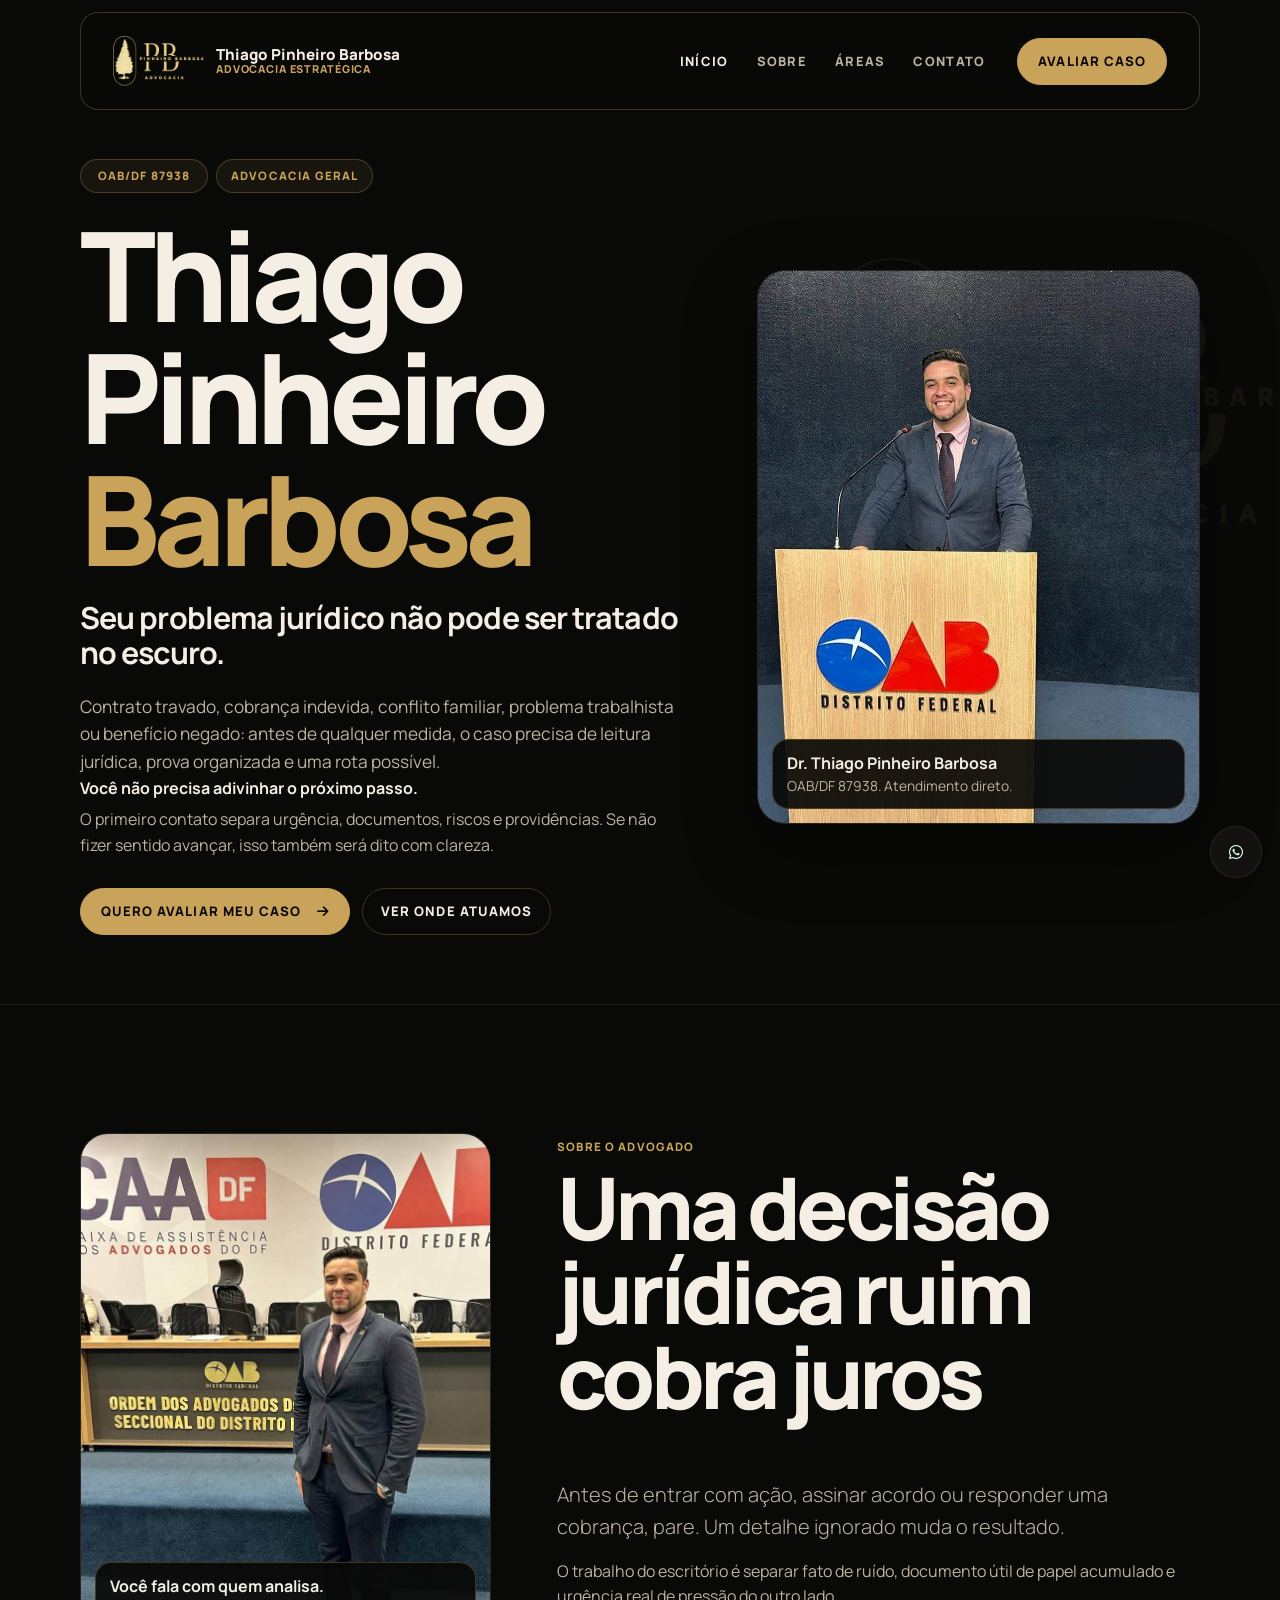
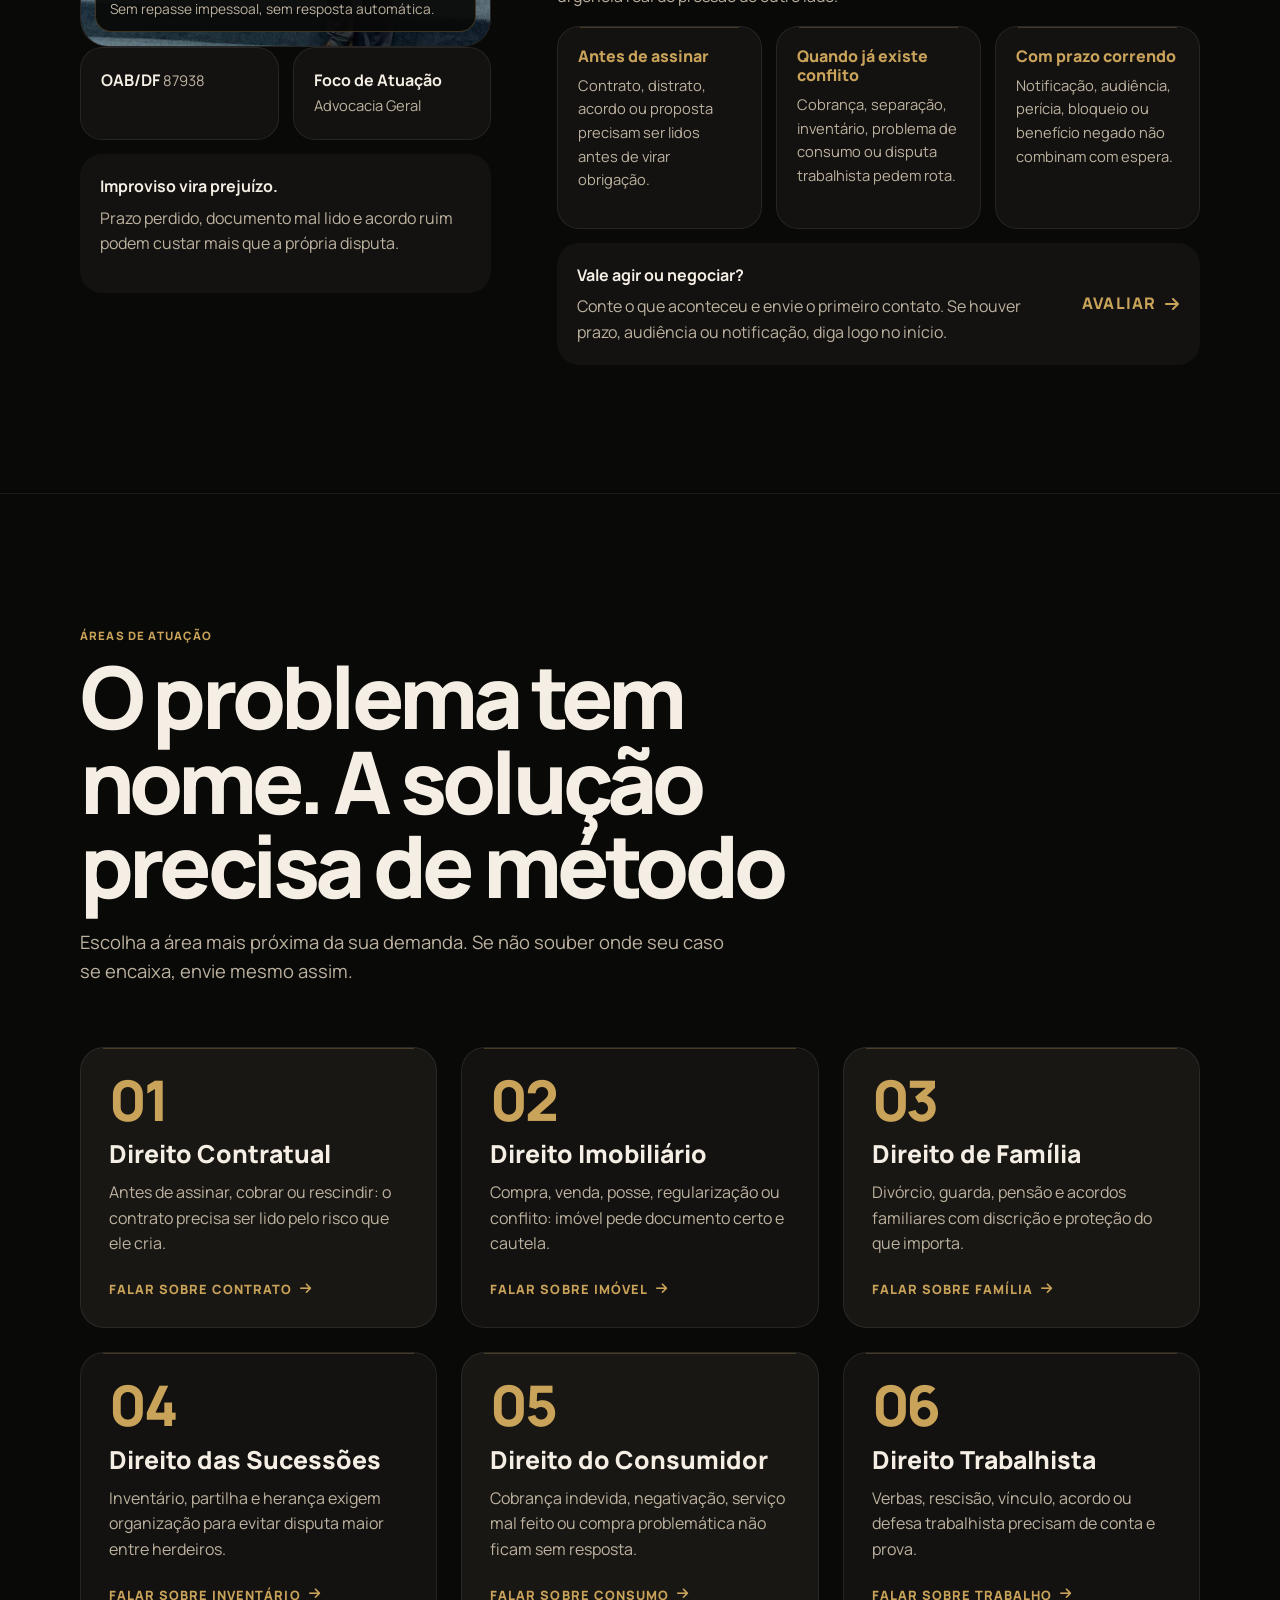
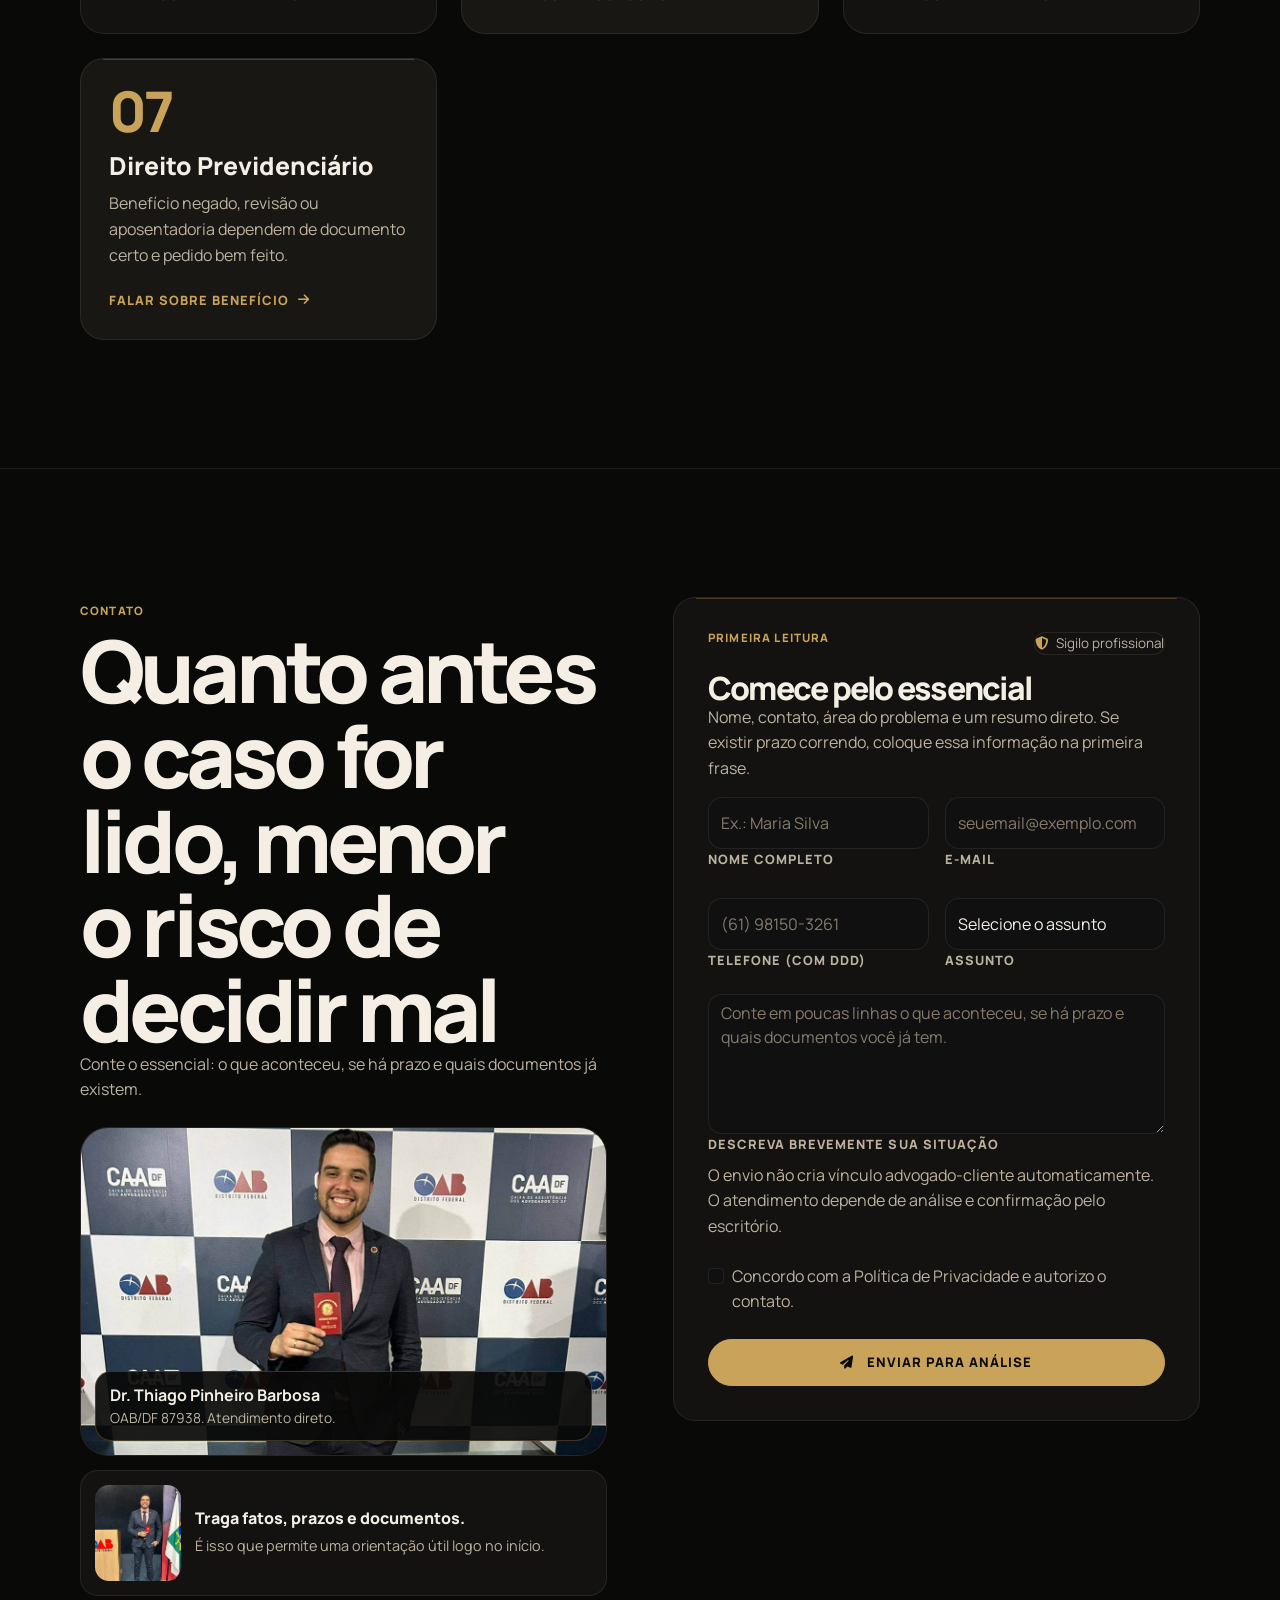
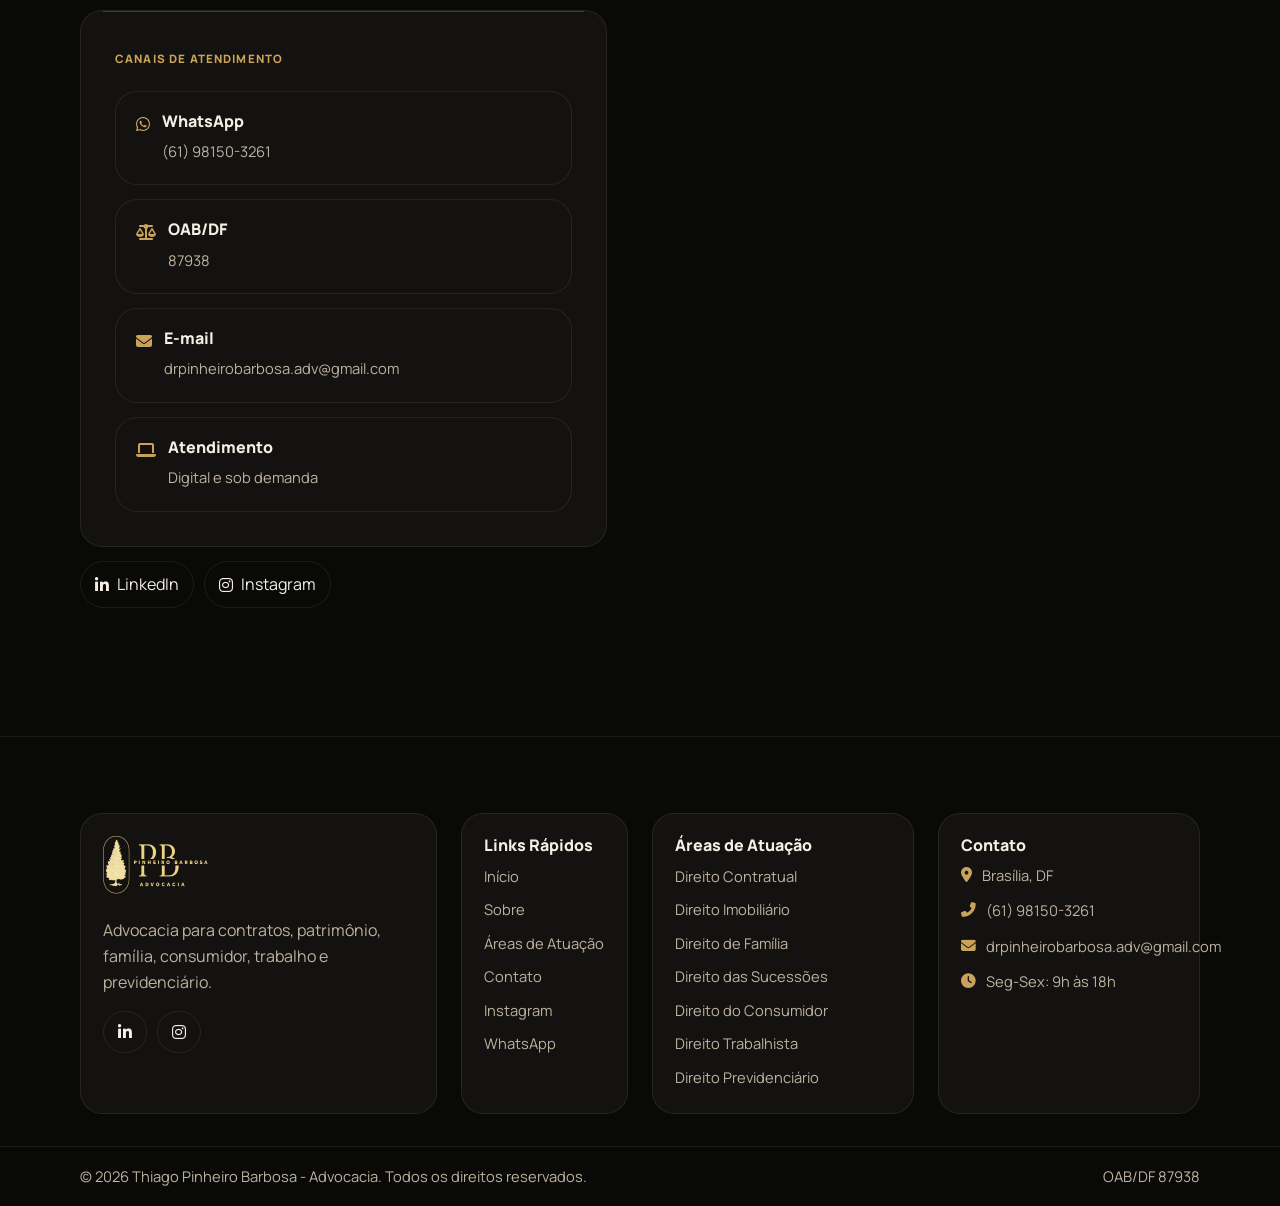
==== commit de543af4: "fix: widen contact cards and prevent broken text" ====
--- a/index.html
+++ b/index.html
@@ -349,11 +349,11 @@
                                     <span>87938</span>
                                 </div>
                             </article>
-                            <article class="contact-command-item">
+                            <article class="contact-command-item contact-command-item-email">
                                 <i class="fas fa-envelope"></i>
                                 <div class="contact-text">
                                     <strong>E-mail</strong>
-                                    <span>drpinheirobarbosa.adv@gmail.com</span>
+                                    <a class="contact-email" href="mailto:drpinheirobarbosa.adv@gmail.com"><span>drpinheirobarbosa.adv</span><wbr><span>@gmail.com</span></a>
                                 </div>
                             </article>
                             <article class="contact-command-item">
--- a/assets/css/styles.css
+++ b/assets/css/styles.css
@@ -352,6 +352,7 @@
   justify-content: center;
   height: 34px;
   min-width: 128px;
+  margin: 0;
   padding: 0 14px;
   border: 1px solid var(--line);
   border-radius: 999px;
@@ -365,7 +366,6 @@
 }
 
 .hero-kicker-line {
-  margin-bottom: 0;
   color: var(--gold);
 }
 
@@ -502,6 +502,10 @@
   grid-template-columns: minmax(300px, 0.78fr) minmax(0, 1.22fr);
 }
 
+.contact-shell-extreme {
+  grid-template-columns: repeat(2, minmax(0, 1fr));
+}
+
 .about-portrait-main {
   aspect-ratio: 4 / 5;
 }
@@ -514,8 +518,7 @@
   gap: 14px;
 }
 
-.about-credential-rail,
-.contact-command-grid {
+.about-credential-rail {
   grid-template-columns: repeat(2, minmax(0, 1fr));
 }
 
@@ -736,6 +739,7 @@
 }
 
 .contact-command-grid {
+  grid-template-columns: minmax(0, 1fr);
   margin-top: 14px;
 }
 
@@ -747,6 +751,7 @@
 .contact-command-item i,
 .footer-contact-item i,
 .contact-form-badge i {
+  flex-shrink: 0;
   color: var(--gold);
   margin-top: 4px;
 }
@@ -755,7 +760,15 @@
 .footer-contact-item a,
 .contact-command-item a {
   min-width: 0;
-  overflow-wrap: anywhere;
+  overflow-wrap: normal;
+  word-break: normal;
+}
+
+.contact-command-item strong,
+.contact-command-item a[href*="wa.me"],
+.footer-contact-item a[href^="tel:"],
+.contact-email > span {
+  white-space: nowrap;
 }
 
 .contact-social-rail {
@@ -1074,8 +1087,7 @@
     flex-wrap: wrap;
   }
 
-  .about-value-grid,
-  .contact-command-grid {
+  .about-value-grid {
     grid-template-columns: 1fr;
   }
 }
@@ -1103,8 +1115,7 @@
     width: 100%;
   }
 
-  .about-credential-rail,
-  .contact-command-grid {
+  .about-credential-rail {
     grid-template-columns: 1fr;
   }
 
@@ -1135,6 +1146,29 @@
 @media (max-width: 430px) {
   .brand-meta {
     display: none;
+  }
+
+  .contact-command-item {
+    padding: 14px;
+  }
+
+  .contact-command-item-email {
+    display: grid;
+    grid-template-columns: 20px minmax(0, 1fr);
+    gap: 8px 12px;
+    align-items: center;
+  }
+
+  .contact-command-item-email .contact-text {
+    display: contents;
+  }
+
+  .contact-command-item-email strong {
+    margin-bottom: 0;
+  }
+
+  .contact-command-item-email .contact-email {
+    grid-column: 1 / -1;
   }
 
   .practice-card,
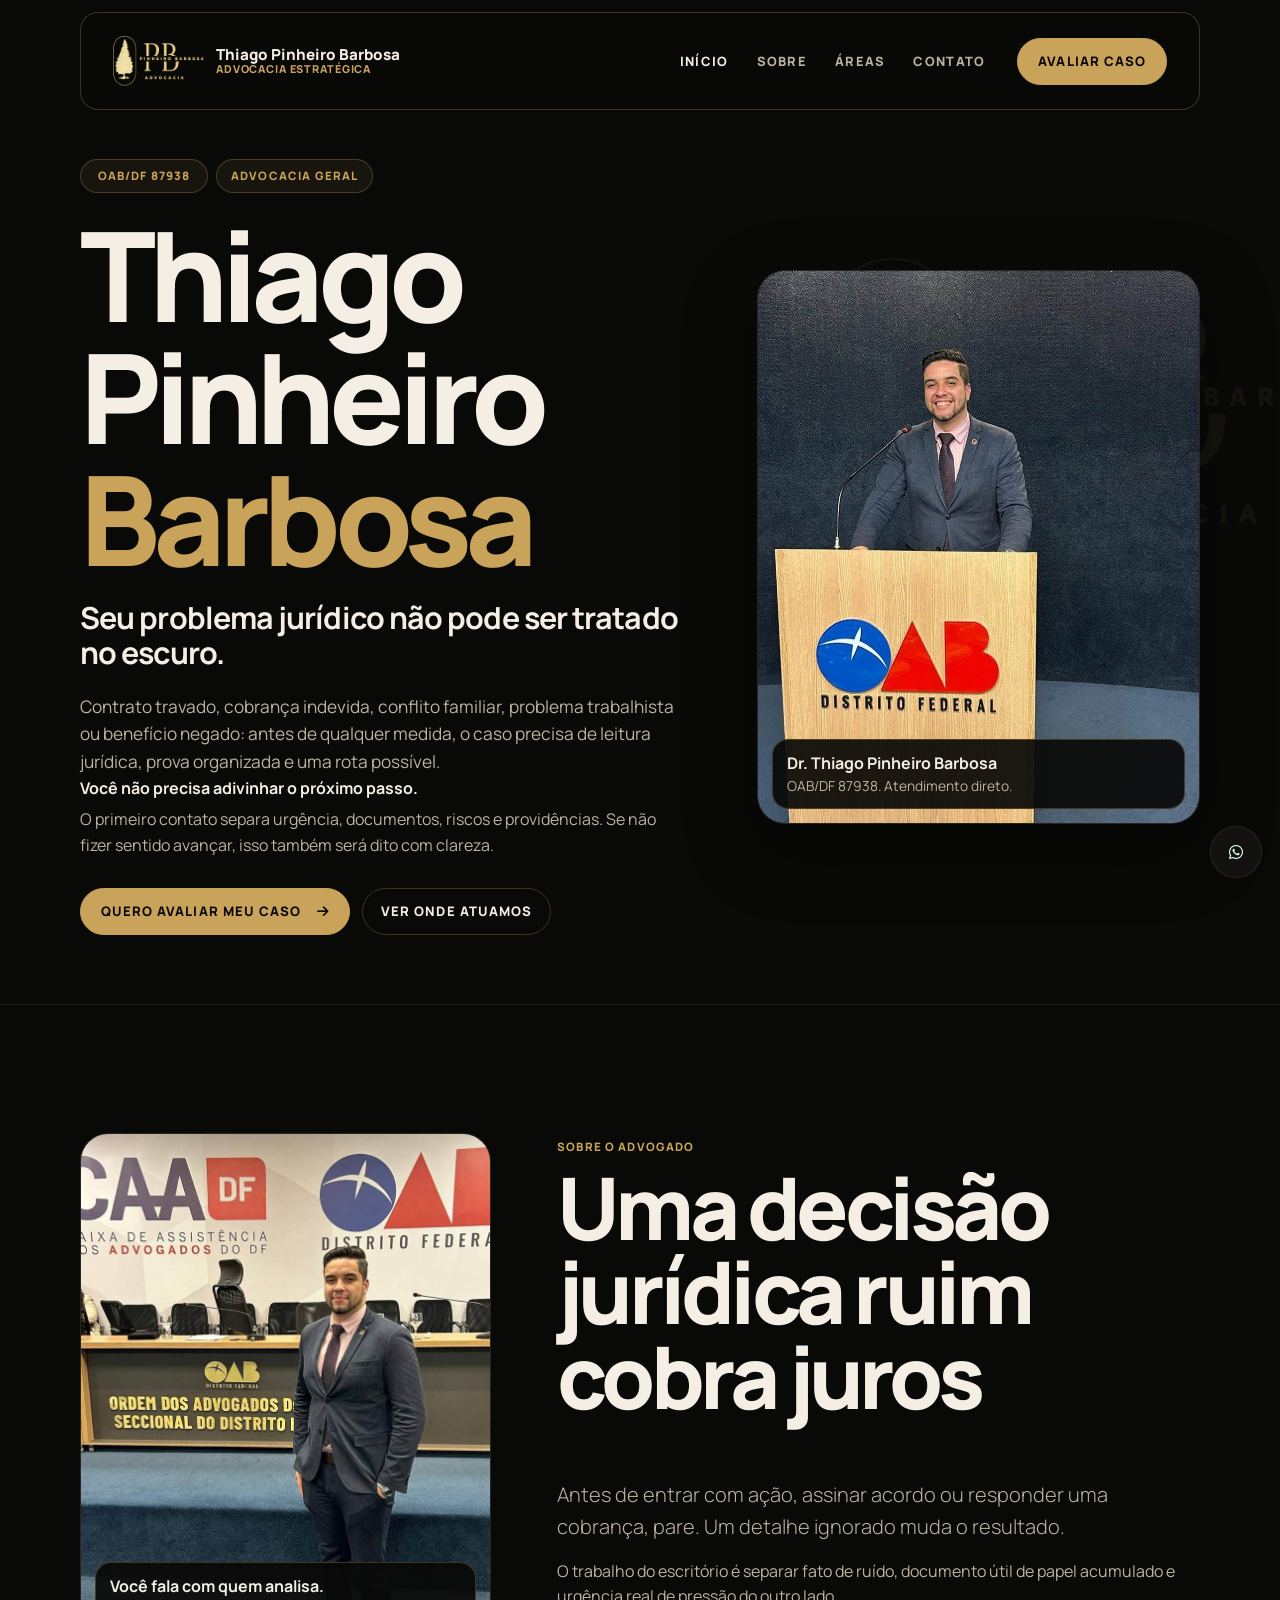
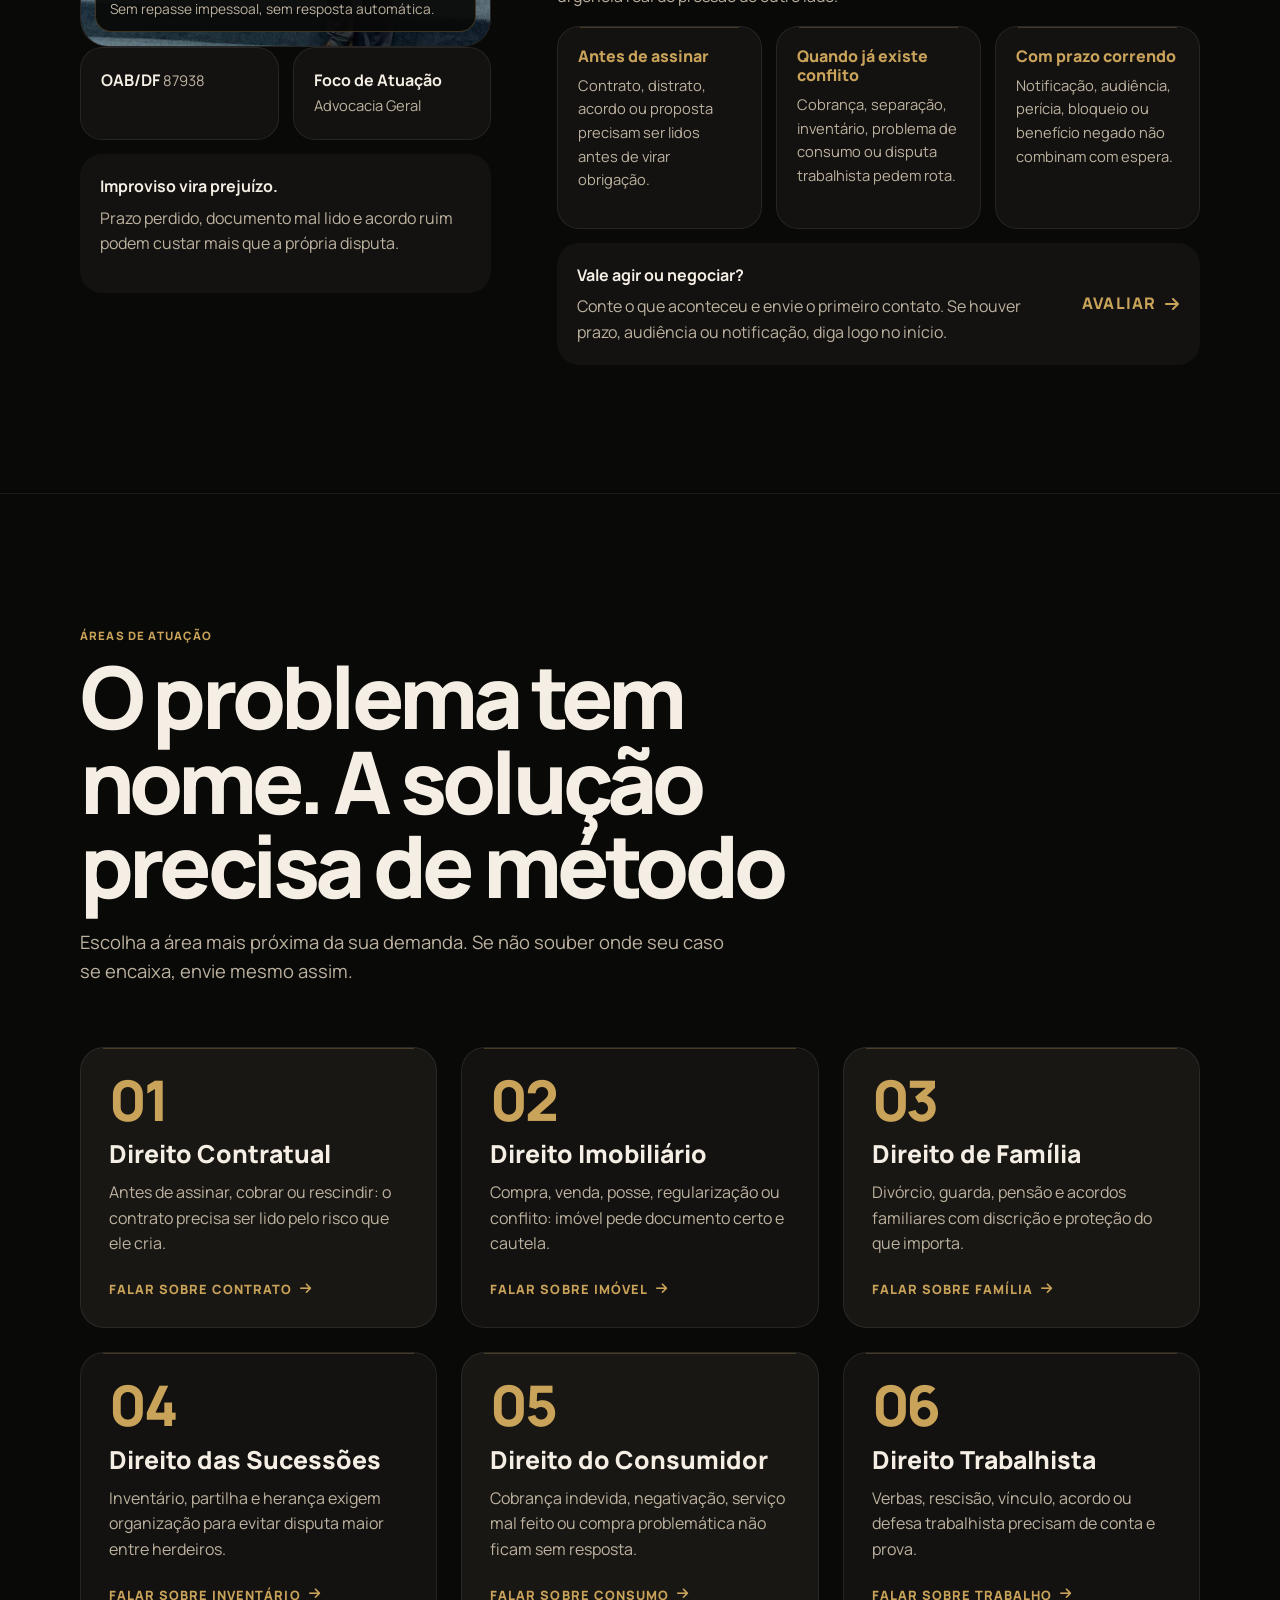
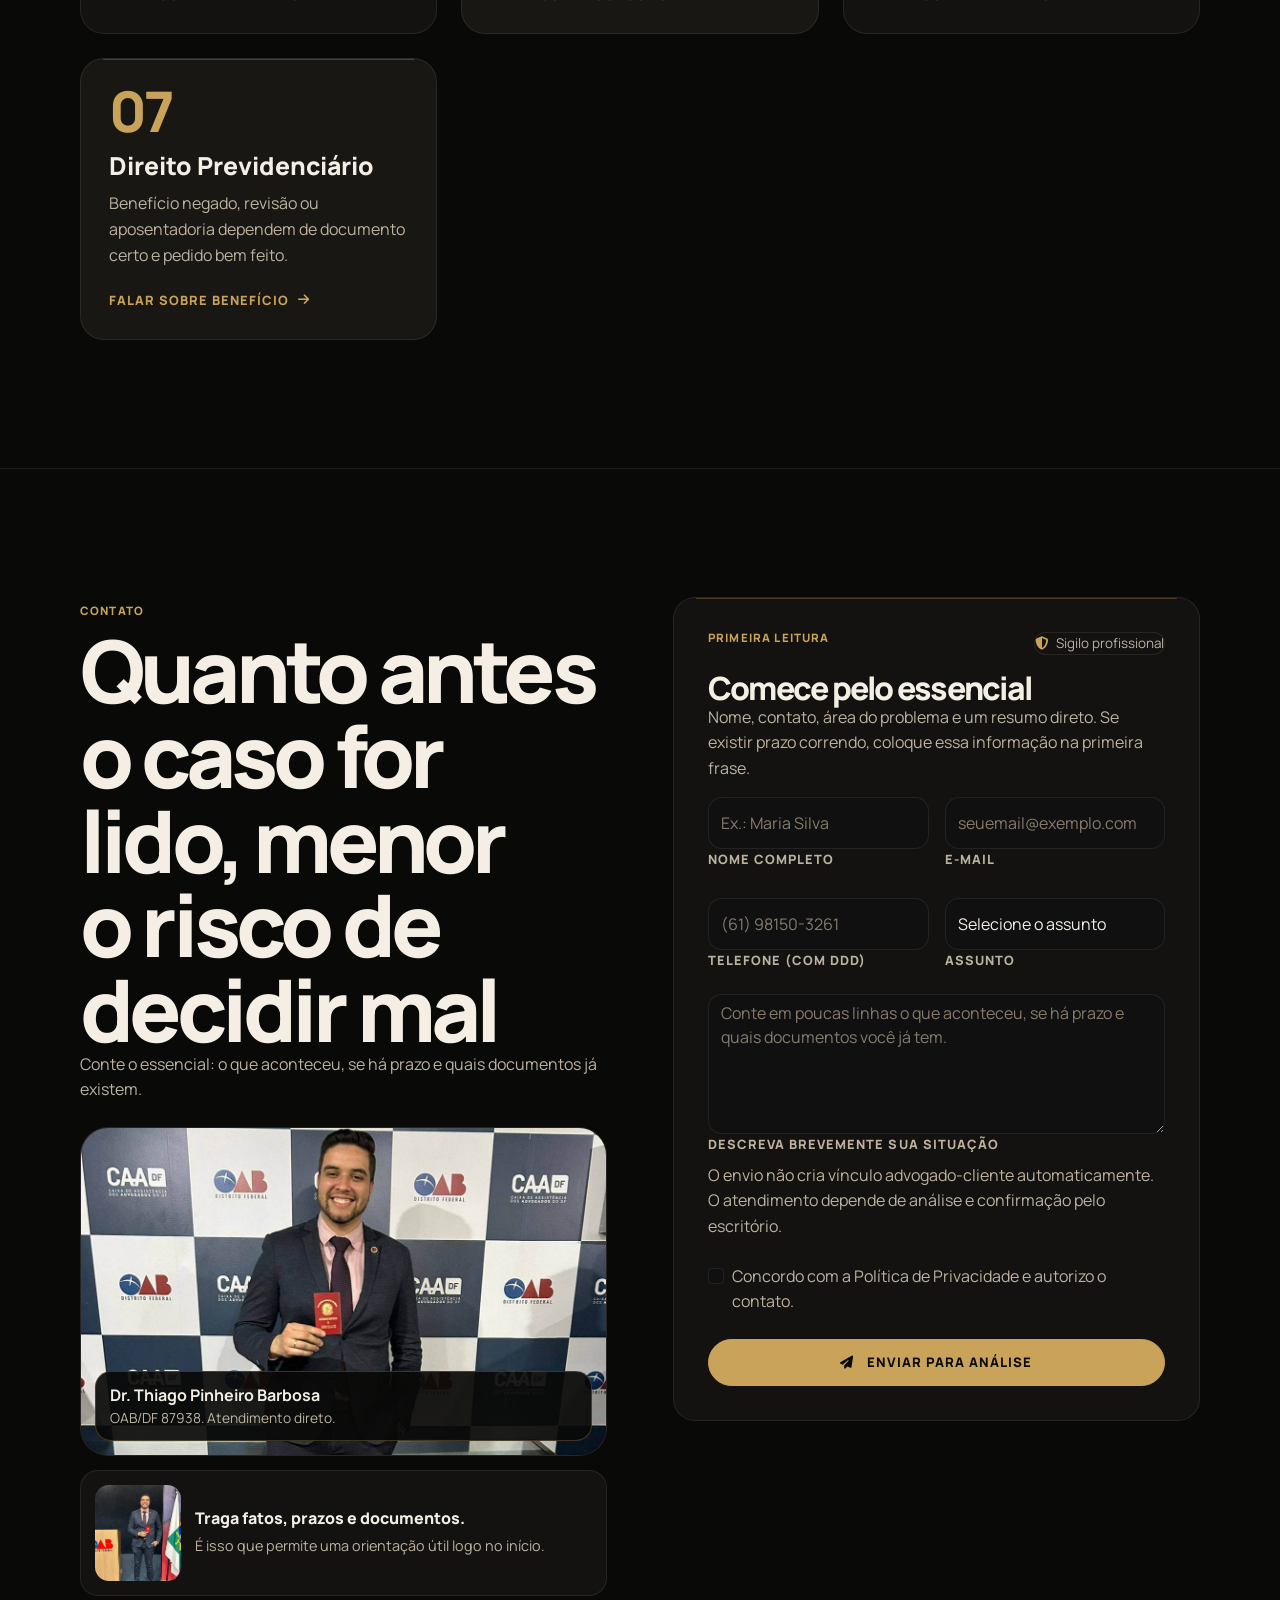
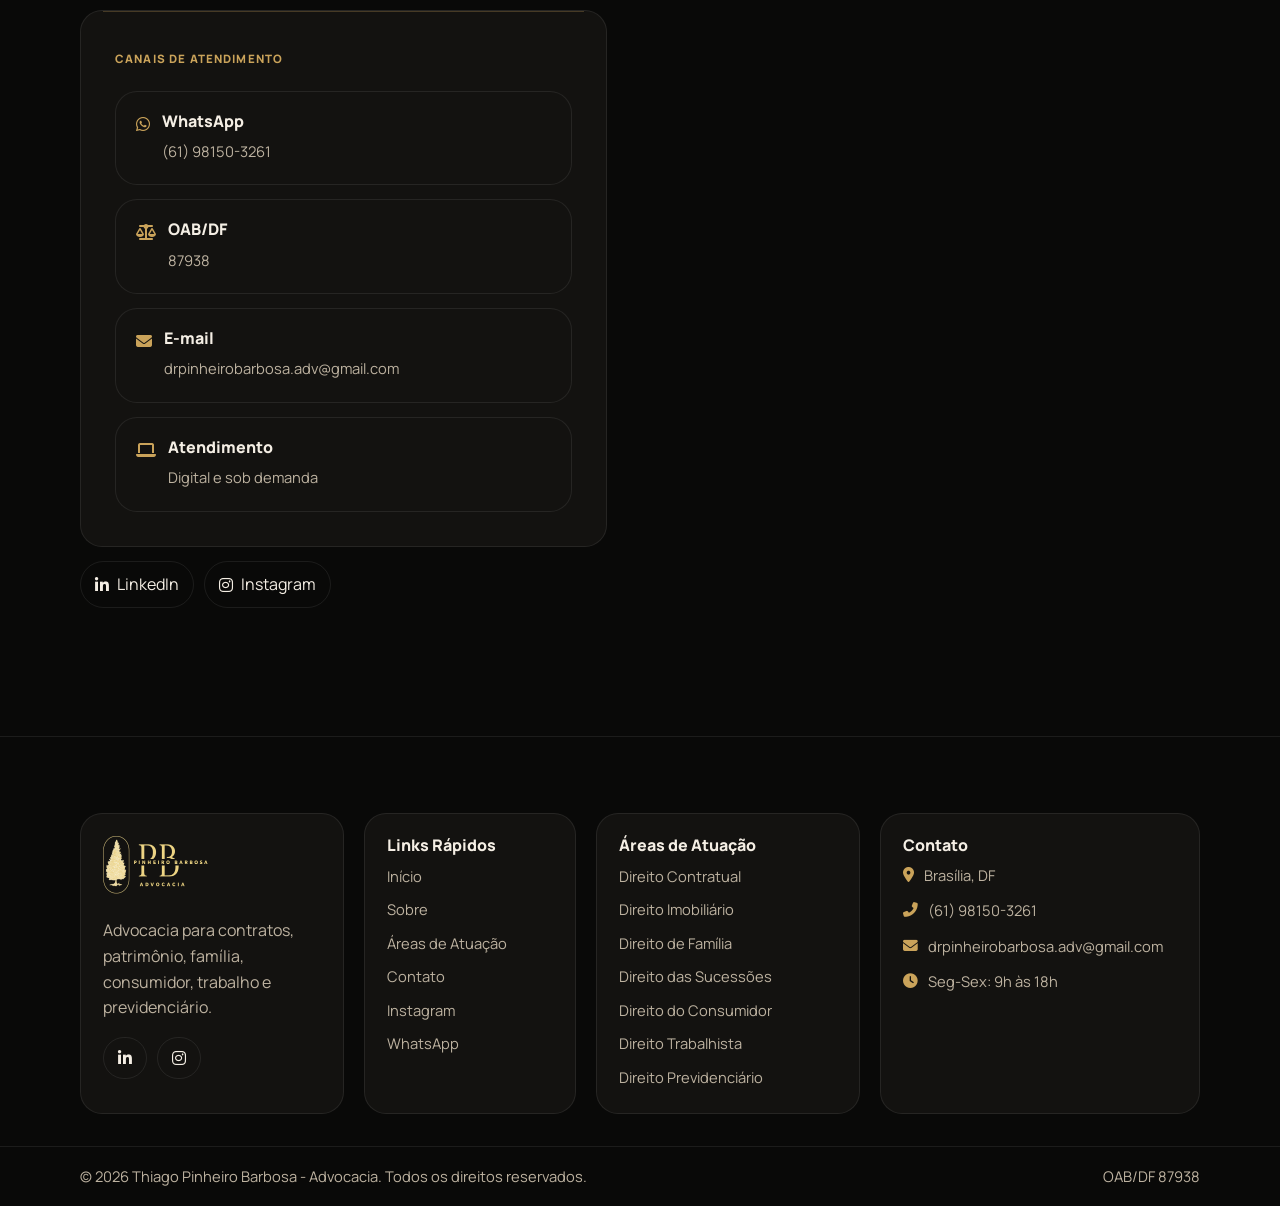
==== commit 120be48e: "fix: expand footer contact card for full email" ====
--- a/index.html
+++ b/index.html
@@ -488,8 +488,8 @@
 <footer class="footer">
         <div class="footer-main">
             <div class="container">
-                <div class="row g-4">
-                    <div class="col-lg-4 col-md-6">
+                <div class="footer-grid">
+                    <div>
                         <div class="footer-about">
                             <div class="footer-logo mb-4">
                                 <img src="assets/images/logo-png.png" alt="Thiago Pinheiro Barbosa Advocacia" style="height: 70px; width: auto;">
@@ -502,7 +502,7 @@
                         </div>
                     </div>
                     
-                    <div class="col-lg-2 col-md-6">
+                    <div>
                         <div class="footer-links-wrapper">
                             <h4 class="footer-title">Links Rápidos</h4>
                             <ul class="footer-links">
@@ -516,7 +516,7 @@
                         </div>
                     </div>
                     
-                    <div class="col-lg-3 col-md-6">
+                    <div>
                         <div class="footer-links-wrapper">
                             <h4 class="footer-title">Áreas de Atuação</h4>
                             <ul class="footer-links">
@@ -531,7 +531,7 @@
                         </div>
                     </div>
                     
-                    <div class="col-lg-3 col-md-6">
+                    <div>
                         <div class="footer-contact">
                             <h4 class="footer-title">Contato</h4>
                             <div class="footer-contact-item">
@@ -544,7 +544,7 @@
                             </div>
                             <div class="footer-contact-item">
                                 <i class="fas fa-envelope"></i>
-                                <a href="mailto:drpinheirobarbosa.adv@gmail.com">drpinheirobarbosa.adv@gmail.com</a>
+                                <a class="contact-email" href="mailto:drpinheirobarbosa.adv@gmail.com"><span>drpinheirobarbosa.adv</span><wbr><span>@gmail.com</span></a>
                             </div>
                             <div class="footer-contact-item">
                                 <i class="fas fa-clock"></i>
--- a/assets/css/styles.css
+++ b/assets/css/styles.css
@@ -904,6 +904,16 @@
   padding-bottom: 32px;
 }
 
+.footer-grid {
+  display: grid;
+  grid-template-columns: 1fr 0.8fr 1fr minmax(320px, 1.2fr);
+  gap: 20px;
+}
+
+.footer-grid > div {
+  min-width: 0;
+}
+
 .footer-about,
 .footer-links-wrapper,
 .footer-contact {
@@ -1090,6 +1100,10 @@
   .about-value-grid {
     grid-template-columns: 1fr;
   }
+
+  .footer-grid {
+    grid-template-columns: repeat(2, minmax(0, 1fr));
+  }
 }
 
 @media (max-width: 767.98px) {
@@ -1115,7 +1129,8 @@
     width: 100%;
   }
 
-  .about-credential-rail {
+  .about-credential-rail,
+  .footer-grid {
     grid-template-columns: 1fr;
   }
 
